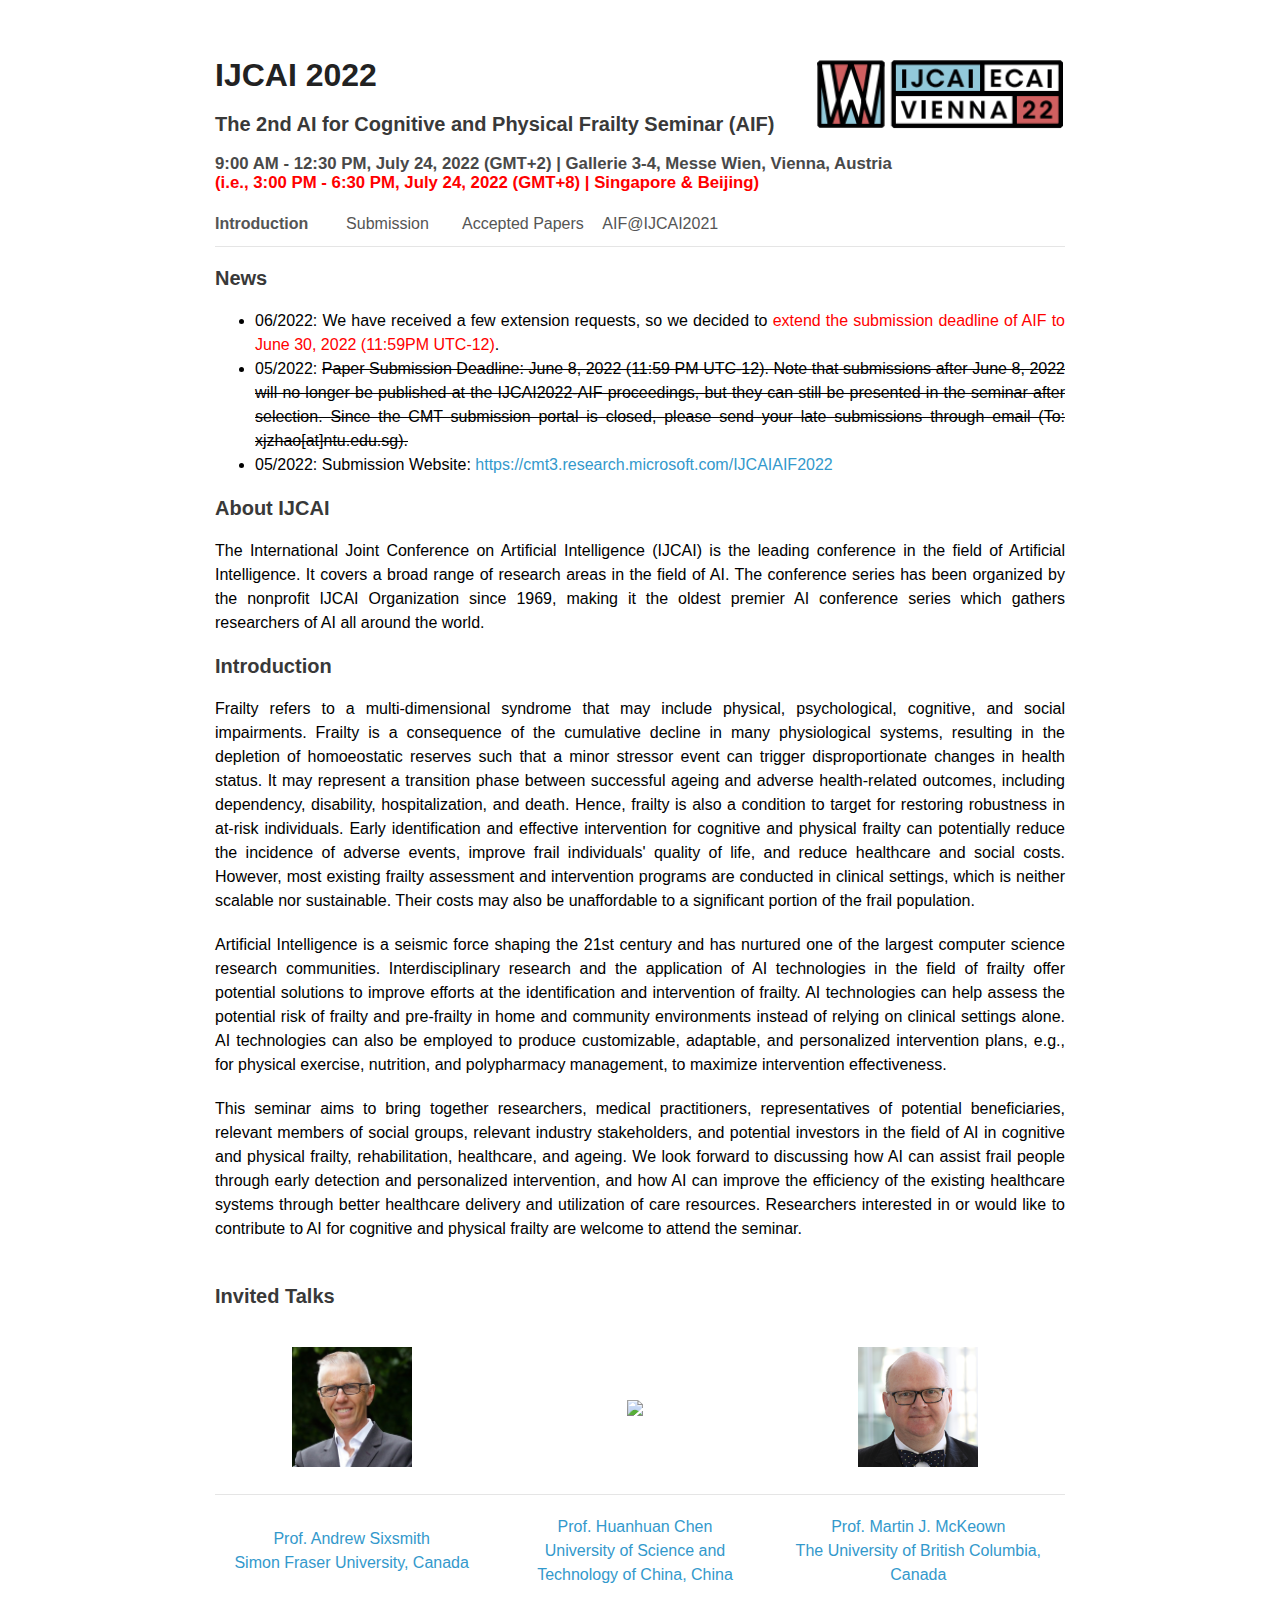
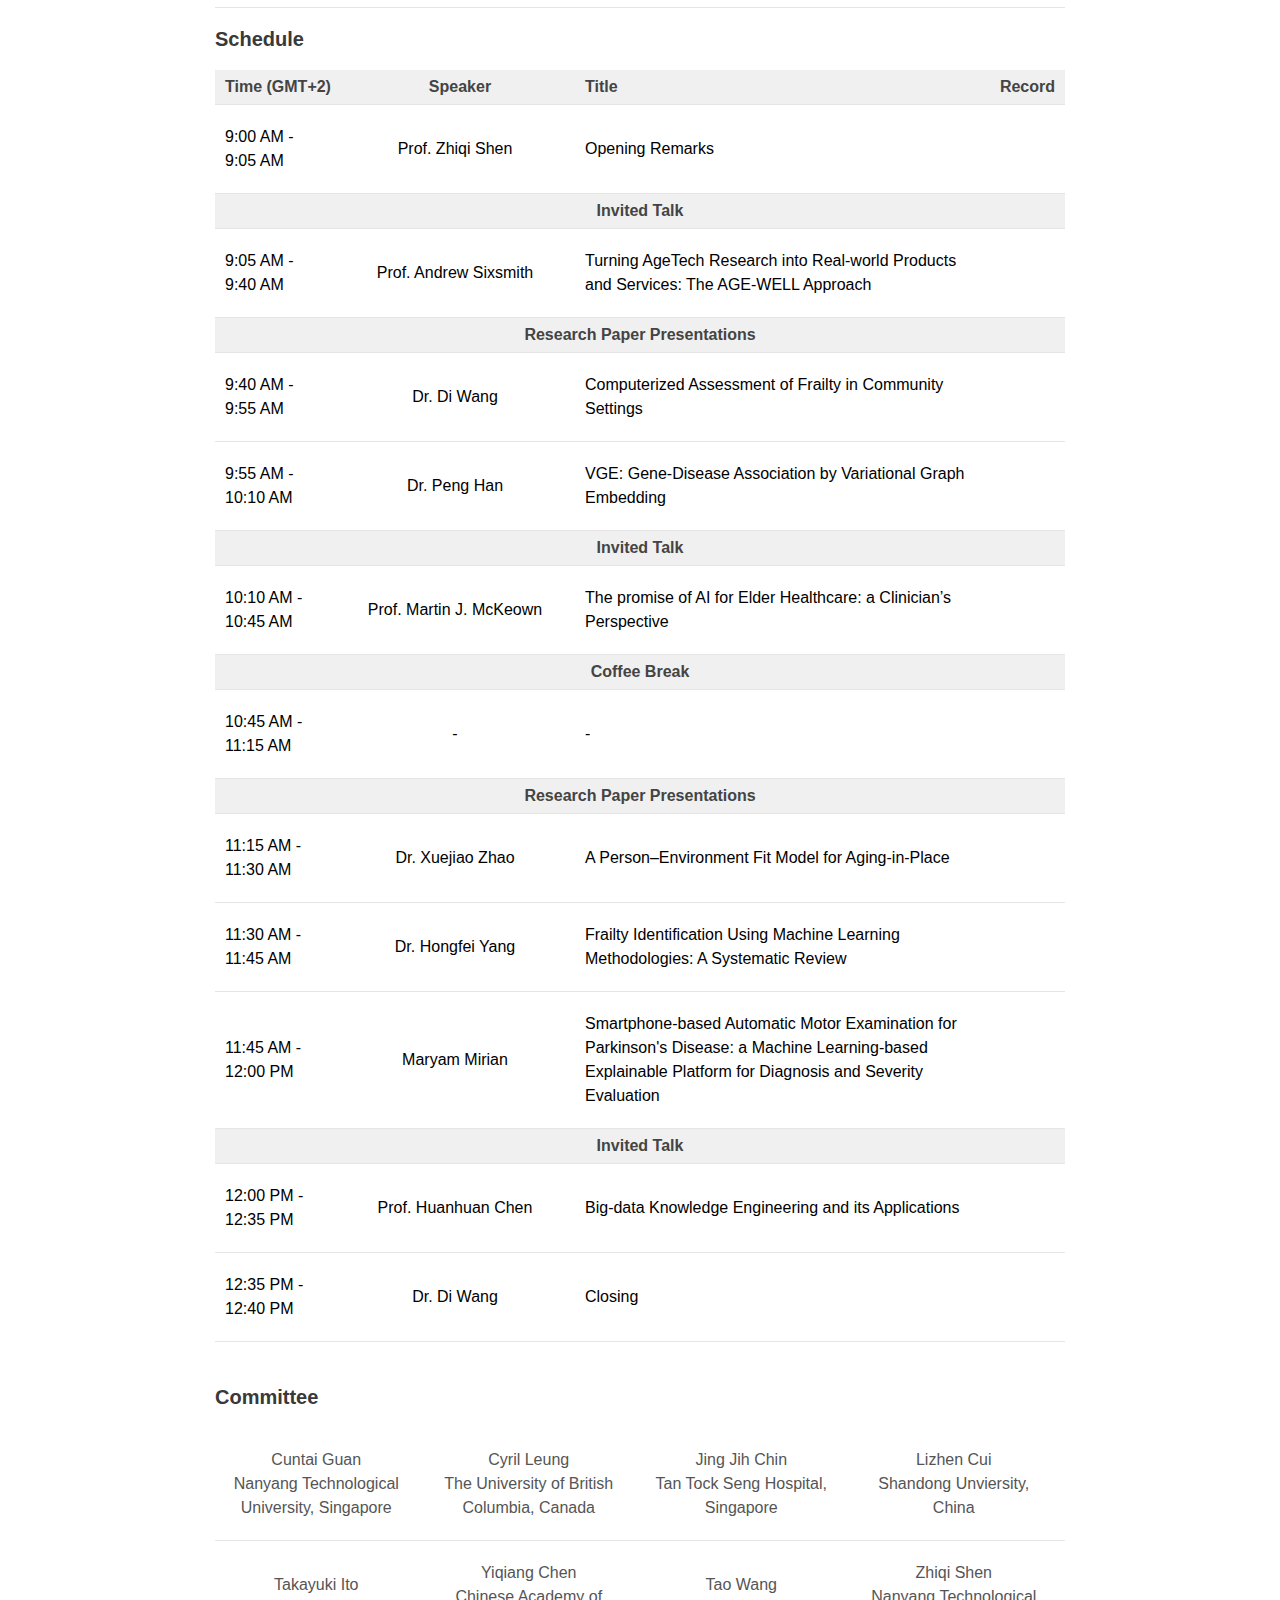
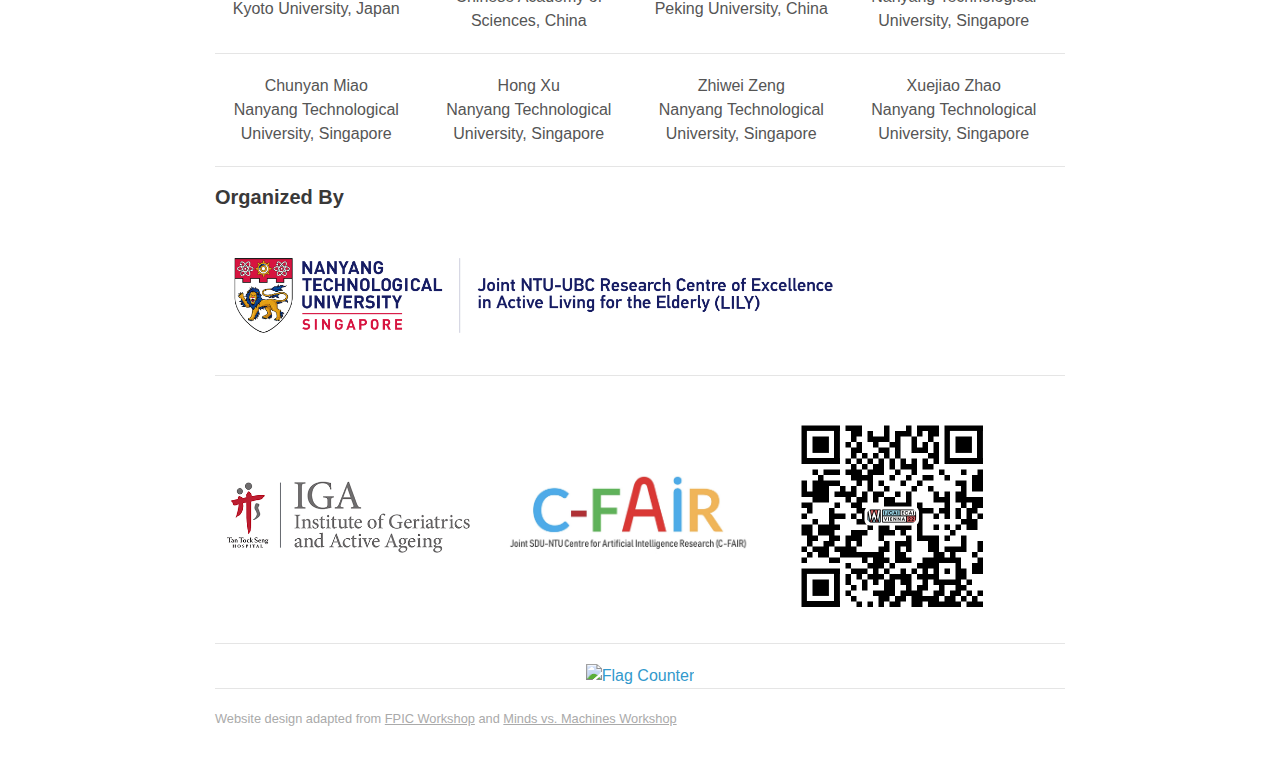
==== index.html @ eb1268d7 "Update index.html" ====
<!DOCTYPE html>
<html>

<head>
  <meta http-equiv="Content-Type" content="text/html; charset=UTF-8">

  <meta http-equiv="X-UA-Compatible" content="chrome=1">
  <title>IJCAI 2022 AI for Cognitive and Physical Frailty Seminar</title>

  <link rel="stylesheet" href="./css/font.css">
  <link rel="stylesheet" href="./css/styles.css">
  <link rel="stylesheet" href="./css/pygment_trac.css">
 

  <style id="style-1-cropbar-clipper">
    /* Copyright 2014 Evernote Corporation. All rights reserved. */
    .en-markup-crop-options {
      top: 18px !important;
      left: 50% !important;
      margin-left: -100px !important;
      width: 200px !important;
      border: 2px rgba(255, 255, 255, .38) solid !important;
      border-radius: 4px !important;
    }

    .en-markup-crop-options div div:first-of-type {
      margin-left: 0px !important;
    }
  </style>
</head>

<body data-new-gr-c-s-check-loaded="14.987.0" data-gr-ext-installed="">
  <div class="wrapper">
    <header>
      <a href="https://ijcai-22.org/"><img class="logo" src="./img/IJCAI2022_Logo.png" width="250px"
          align="bottom"></a>

      <h1>IJCAI 2022</h1>
      <h2>The 2nd AI for Cognitive and Physical Frailty Seminar (AIF)</h2>
      <h3>9:00 AM - 12:30 PM, July 24, 2022 (GMT+2) | Gallerie 3-4, Messe Wien, Vienna, Austria
        <br> <b style="color:red">(i.e., 3:00 PM - 6:30 PM, July 24, 2022 (GMT+8) | Singapore & Beijing)</b></h3>

      <ul>
        <li class="active">
          <a href="index.html" title="">Introduction</a>
        </li>
        <li>
          <a href="submission.html" title="">Submission</a>
        </li>
        <li style="min-width:150px">
          <a href="accepted.html" title="">Accepted Papers</a>
        </li>
          <li class="dropdown">
<!--              <a href="accepted.html" title="">Accepted Papers</a>-->
<!--          <button class="dropbtn">Previous</button>-->
          <div class="dropdown-content">
            <a href="http://www.ijcai-aif.com/">AIF@IJCAI2021</a>
          </div>
          </li>

<!--        <li>-->
<!--          <a href="sponsor.html" title="">Sponsors</a>-->
<!--        </li>-->
      </ul>

      <hr>
    </header>

    <section>
      <h2>News</h2>

      <ul>
        <!-- <li>06/2021: We have received a few extension requests, so we decided to extend the submission deadline of AIF to 15 July, 2021 (11:59PM UTC-12).</li>-->
          <li>06/2022: We have received a few extension requests, so we decided to <b style="color:red">extend the submission deadline of AIF to June 30, 2022 (11:59PM UTC-12)</b>.</li>
          <li>05/2022: <strike>Paper Submission Deadline: June 8, 2022 (11:59 PM UTC-12). Note that submissions after June 8, 2022 will
          no longer be published at the IJCAI2022-AIF proceedings, but they can still be presented in the seminar after selection.
          Since the CMT submission portal is closed, please send your late submissions through email (To: xjzhao[at]ntu.edu.sg).</strike> </li>
<!--        <li>06/2021: To encourage participation, we set up the <b style="color:red">Best Application Paper Award</b></li>-->
        <li>05/2022: Submission Website: <a href="https://cmt3.research.microsoft.com/IJCAIAIF2022">https://cmt3.research.microsoft.com/IJCAIAIF2022</a></li>
      </ul>

    </section>
      <h2>About IJCAI</h2>
      <section>
    <p>The International Joint Conference on Artificial Intelligence (IJCAI) is the leading conference in the field
        of Artificial Intelligence. It covers a broad range of research areas in the field of AI.
        The conference series has been organized by the nonprofit IJCAI Organization since 1969, making it the oldest premier
        AI conference series which gathers researchers of AI all around the world.</p>

    </section>
    
    <section>
      <h2>Introduction</h2>

      <p>Frailty refers to a multi-dimensional syndrome that may include physical, psychological, cognitive, and social
          impairments. Frailty is a consequence of the cumulative decline in many physiological systems, resulting in the
          depletion of homoeostatic reserves such that a minor stressor event can trigger disproportionate changes in
          health status. It may represent a transition phase between successful ageing and adverse health-related
          outcomes, including dependency, disability, hospitalization, and death. Hence, frailty is also a condition to target
          for restoring robustness in at-risk individuals. Early identification and effective intervention for cognitive and
          physical frailty can potentially reduce the incidence of adverse events, improve frail individuals' quality of life,
          and reduce healthcare and social costs. However, most existing frailty assessment and intervention programs are
          conducted in clinical settings, which is neither scalable nor sustainable. Their costs may also be unaffordable to a
          significant portion of the frail population.</p>

      <p>Artificial Intelligence is a seismic force shaping the 21st century and has nurtured one of the largest computer
          science research communities. Interdisciplinary research and the application of AI technologies in the field of
          frailty offer potential solutions to improve efforts at the identification and intervention of frailty. AI technologies
          can help assess the potential risk of frailty and pre-frailty in home and community environments instead of
          relying on clinical settings alone. AI technologies can also be employed to produce customizable, adaptable, and
          personalized intervention plans, e.g., for physical exercise, nutrition, and polypharmacy management, to
          maximize intervention effectiveness.</p>

      <p>This seminar aims to bring together researchers, medical practitioners, representatives of potential
          beneficiaries, relevant members of social groups, relevant industry stakeholders, and potential investors in the
          field of AI in cognitive and physical frailty, rehabilitation, healthcare, and ageing. We look forward to discussing
          how AI can assist frail people through early detection and personalized intervention, and how AI can improve the
          efficiency of the existing healthcare systems through better healthcare delivery and utilization of care resources.
          Researchers interested in or would like to contribute to AI for cognitive and physical frailty are welcome to
          attend the seminar.</p>
      
<!--       <p>Frailty refers to a multi-dimensional syndrome that may include physical, psychological, cognitive, and social impairments.
      Frailty is a consequence of the cumulative decline in many physiological systems, resulting in the depletion of homoeostatic 
      reserves such that a minor stressor event can trigger disproportionate changes in health status. It may represent a transition
      phase between successful ageing and adverse health-related outcomes, including dependency, disability, hospitalization, and death.
      Early identification and effective intervention for cognitive and physical frailty can potentially reduce the incidence of adverse
      events, improve frail individuals' quality of life, and reduce healthcare and social costs.</p>
      
      <p>Interdisciplinary research and the application of AI technologies in the field of frailty offer potential solutions to 
        improve efforts at the identification and intervention of frailty. This seminar aims to bring together researchers, 
        medical practitioners, representatives of potential beneficiaries, relevant members of social groups, relevant industry
        stakeholders, and potential investors in the field of AI in cognitive and physical frailty, rehabilitation, healthcare,
        and ageing. Researchers interested in or would like to contribute to AI for cognitive and physical frailty are welcome to attend the seminar.</p> -->

    </section>

    <br>

    <section>
      <h2>Invited Talks</h2>
      <table>
          <tr>
<!--            <td width="20%"><a href="https://www.emedevents.com/speaker-profile/lim-wee-shiong"><center><img src="img/LimWeeShiong.jpg" width="120px" align="bottom"></center></a></td>-->
<!--            <td width="20%"><a href="https://ece.ubc.ca/cyril-leung/"><center><img src="img/tbd.jpg" width="120px" align="bottom"></center></a></td>-->
                <td width="30%"><a href="https://www.sfu.ca/gerontology/about/people/andrew-sixsmith.html"><center><img src="img/sixsmith.jpg" width="120px" align="bottom"></center></a></td>
             <td width="30%"><a href="https://dsxt.ustc.edu.cn/zj_ywjs.asp?zzid=3742"><center><img src="./img/huanhuan.jpg" width="120px" align="bottom"></center></a></td>
              <td width="30%"><a href="https://neurology.med.ubc.ca/faculty-listing/academic/martin-j-mckeown/"><center><img src="./img/martin.png" width="120px" align="bottom"></center></a></td>
<!--            <td width="30%"><a href="http://ijcai-aif-2022.org/"><center><img src="img/tbd.jpg" width="150px" align="bottom"></center></a></td>-->
          </tr>
          <tr>
<!--            <td><a href="https://www.emedevents.com/speaker-profile/lim-wee-shiong"><center>tbd<br/>TBD</center></a></td>-->
<!--            <td><a href="https://ece.ubc.ca/cyril-leung/"><center>tbd<br/>TBD</center></a></td>-->
<!--            <td><a href="https://www.emedevents.com/speaker-profile/lim-wee-shiong"><center>Lim Wee Shiong<br/>Tan Tock Seng Hospital, Singapore</center></a></td>-->
                <td><a href="https://www.sfu.ca/gerontology/about/people/andrew-sixsmith.html"><center>Prof. Andrew Sixsmith<br/>Simon Fraser University, Canada</center></a></td>
                <td><a href="https://dsxt.ustc.edu.cn/zj_ywjs.asp?zzid=3742"><center>Prof. Huanhuan Chen<br/>University of Science and Technology of China, China</center></a></td>
                <td><a href="https://neurology.med.ubc.ca/faculty-listing/academic/martin-j-mckeown/"><center>Prof. Martin J. McKeown<br/>The University of British Columbia, Canada</center></a></td>
<!--            <td><a href="http://ijcai-aif-2022.org/"><center>TBD<br/>TBD</center></a></td>-->
          </tr>
      </table>
    </section>

    <section>

      <h2>Schedule</h2>
      <table>
        <!-- class="table table-striped table-condensed" id="schedule"> -->
        <thead>
          <tr class="oddrow">
            <th class="time">Time (GMT+2)</th>
            <th class="speaker">Speaker</th>
            <th class="title">Title</th>
              <th class="record">Record</th>
<!--            <th class="record">Recording</th>-->
          </tr>
        </thead>
        <tbody>

          <tr>
            <td class="time">9:00 AM - 9:05 AM</td>
            <td class="speaker">Prof. Zhiqi Shen</td>
            <td class="title">Opening Remarks</td>
            <td class="record"></td>
          </tr>
           <tr>
            <th colspan="4" class="oddrow"><center>Invited Talk</center></th>
<!--            <th class="record">Recording</th>-->
          </tr>
          <tr>
            <td class="time">9:05 AM - 9:40 AM</td>
            <td class="speaker">Prof. Andrew Sixsmith</td>
            <td class="title">Turning AgeTech Research into Real-world Products and Services:  The AGE-WELL Approach</td>
            <td class="record"></td>
          </tr>

          <th colspan="4" class="oddrow"><center>Research Paper Presentations</center></th>
           <tr>
            <td class="time">9:40 AM - 9:55 AM</td>
            <td class="speaker">Dr. Di Wang</td>
            <td class="title">Computerized Assessment of Frailty in Community Settings</td>
            <td class="record"> </td>
          </tr>
          <tr>
            <td class="time">9:55 AM - 10:10 AM</td>
            <td class="speaker">Dr. Peng Han</td>
            <td class="title">VGE: Gene-Disease Association by Variational Graph Embedding</td>
            <td class="record"> </tr>
          <th colspan="4" class="oddrow"><center>Invited Talk</center></th>
          <tr>
            <td class="time">10:10 AM - 10:45 AM</td>
            <td class="speaker">Prof. Martin J. McKeown</td>
            <td class="title">The promise of AI for Elder Healthcare: a Clinician’s Perspective</td>
            <td class="record"> </td>
          </tr>
          <th colspan="4" class="oddrow"><center>Coffee Break</center></th>
          <tr>
            <td class="time">10:45 AM - 11:15 AM</td>
            <td class="speaker">-</td>
            <td class="title">-</td>
            <td class="record"> </tr>
          </tr>
           <th colspan="4" class="oddrow"><center>Research Paper Presentations</center></th>
          <tr>
            <td class="time">11:15 AM - 11:30 AM</td>
                <td class="speaker">Dr. Xuejiao Zhao</td>
            <td class="title">A Person–Environment Fit Model for Aging-in-Place</td>
            <td class="record"> </tr>
          </tr>
          <tr>
            <td class="time">11:30 AM - 11:45 AM</td>
              <td class="speaker">Dr. Hongfei Yang</td>
            <td class="title">Frailty Identification Using Machine Learning Methodologies: A Systematic Review</td>

            <td class="record"> </td>
          </tr>
          <tr>
            <td class="time">11:45 AM - 12:00 PM</td>
            <td class="speaker">Maryam Mirian</td>
            <td class="title">Smartphone-based Automatic Motor Examination for Parkinson's Disease: a Machine Learning-based Explainable Platform for Diagnosis and Severity Evaluation</td>
            <td class="record"> </tr>
          </tr>
          <th colspan="4" class="oddrow"><center>Invited Talk</center></th>
           <tr>
            <td class="time">12:00 PM - 12:35 PM</td>
            <td class="speaker">Prof. Huanhuan Chen</td>
            <td class="title">Big-data Knowledge Engineering and its Applications </td>
            <td class="record"> </td>
          </tr>
          <tr>
            <td class="time">12:35 PM - 12:40 PM</td>
            <td class="speaker">Dr. Di Wang</td>
            <td class="title">Closing</td>
            <td class="record"> </td>
          </tr>
          <tr>
          </tr>
        </tbody>
      </table>
    </section>

    <br>

    <speaker>
      <h2>Committee</h2>

      <table>
        <tbody>
<!--          <tr>-->
<!--            <td width="25%"><a href="https://dr.ntu.edu.sg/cris/rp/rp00084"><center><img src="./img/ChunyanMiao.jpg"-->
<!--                  width="120px" align="bottom" style="border-radius: 50%"></center></a></td>-->
<!--            <td width="25%"><a href="https://www.health-tourism.com/staffperson.aspx?b=138&sp=14360"><center><img src="./img/ChinJingJih.jpg" width="120px"-->
<!--                  align="bottom" style="border-radius: 50%"></center></a></td>-->
<!--            <td width="25%"><a href=""><center><img src="./img/libei.jpg" width="120px"-->
<!--                  align="bottom" style="border-radius: 50%"></center></a></td>-->
<!--            <td width="25%"><a href="http://people.ucas.ac.cn/~yqchen"><center><img src="./img/YiqiangChen.jpg" width="120px"-->
<!--                  align="bottom" style="border-radius: 50%"></center></a></td>-->
<!--          </tr>-->
          <tr>
             <td><a href="https://personal.ntu.edu.sg/ctguan/"><center>Cuntai Guan<br/>Nanyang Technological University, Singapore</center></a></td>
             <td><a href="https://ece.ubc.ca/cyril-leung/"><center>Cyril Leung<br/>The University of British Columbia, Canada</center></a></td>
            <td><a href="https://www.health-tourism.com/staffperson.aspx?b=138&sp=14360"><center>Jing Jih Chin<br/>Tan Tock Seng Hospital, Singapore</center></a></td>
<!--            <td><a href="https://www.emedevents.com/speaker-profile/lim-wee-shiong"><center>Lim Wee Shiong<br/>Tan Tock Seng Hospital, Singapore</center></a></td>-->
            <td><a href="http://www.cuilizhen.com/"><center>Lizhen Cui<br/>Shandong Unviersity, China</center></a></td>


          </tr>

<!--          <tr>-->
<!--
<!--            <td width="25%"><a href="https://personal.ntu.edu.sg/ctguan/"><center><img src="./img/CuntaiGuan.jpg" width="120px"-->
<!--                  align="bottom" style="border-radius: 50%"></center></a></td>-->
<!--            <td width="25%"><a href="https://www3.ntu.edu.sg/home/xuhong/index.htm"><center><img src="./img/xuhong.jpg"-->
<!--                  width="120px" align="bottom" style="border-radius: 50%"></center></a></td>-->
<!--          </tr>-->
          <tr>
<!--             <td><a href="https://neurology.med.ubc.ca/faculty-listing/academic/martin-j-mckeown/"><center>Martin J. McKeown<br/>The University of British Columbia, Canada</center></a></td>-->
          <td><a href="http://www.agent.soc.i.kyoto-u.ac.jp/~ito/"><center>Takayuki Ito<br/>Kyoto University, Japan</center></a></td>
              <td><a href="http://people.ucas.ac.cn/~yqchen"><center>Yiqiang Chen<br/>Chinese Academy of Sciences, China</center></a></td>
              <td><a href="https://ceca.pku.edu.cn/en/people_/faculty_/tao_wang/"><center>Tao Wang<br/>Peking University, China</center></a></td>
            <td><a href="https://dr.ntu.edu.sg//cris/rp/rp00227"><center>Zhiqi Shen<br/>Nanyang Technological University, Singapore</center></a></td>



          </tr>

<!--        <tr>-->
<!--            <td width="25%"><a href="http://ipl.ece.ubc.ca/"><center><img src="./img/Rabab.jpg" width="120px"-->
<!--                  align="bottom" style="border-radius: 50%"></center></a></td>-->
<!--            <td width="25%"><a href="https://scholar.google.com/citations?user=gcXa1o8AAAAJ&hl=en"><center><img src="./img/XuejiaoZhao.jpg"-->
<!--                  width="120px" align="bottom" style="border-radius: 50%"></center></a></td>-->
<!--            <td width="25%"><a href="https://scholar.google.com.sg/citations?user=rqBdFeIAAAAJ&hl=en"><center><img src="./img/haozhang.jpg"-->
<!--                  width="120px" align="bottom" style="border-radius: 50%"></center></a></td>-->
<!--            <td width="25%"><a href="https://scholar.google.com.sg/citations?user=kcZGZvwAAAAJ&hl=zh-CN&oi=ao"><center><img src="./img/yundong.jpg"-->
<!--                  width="120px" align="bottom" style="border-radius: 50%"></center></a></td>-->
<!--          </tr>-->
              <td><a href="https://dr.ntu.edu.sg/cris/rp/rp00084"><center>Chunyan Miao<br/>Nanyang Technological University, Singapore</center></a></td>
      <td><a href="https://www3.ntu.edu.sg/home/xuhong/index.htm"><center>Hong Xu<br/>Nanyang Technological University, Singapore</center></a></td>
      <td><a href="https://scholar.google.com.sg/citations?user=6eiLXmcAAAAJ&hl=en"><center>Zhiwei Zeng<br/>Nanyang Technological University, Singapore</center></a></td>
       <td><a href="https://scholar.google.com/citations?user=gcXa1o8AAAAJ&hl=en"><center>Xuejiao Zhao<br/>Nanyang Technological University, Singapore</center></a></td>

<!--<tr>-->
      <!--                        <td><a href=""><center>Bei Li<br/>Alibaba Group</center></a></td>-->

<!--            <td><a href="https://scholar.google.com.sg/citations?user=rqBdFeIAAAAJ&hl=en"><center>Hao Zhang<br/>Nanyang Technological University, Singapore</center></a></td>-->
<!--            <td><a href="https://scholar.google.com.sg/citations?user=kcZGZvwAAAAJ&hl=zh-CN&oi=ao"><center>Yundong Cai<br/>Nanyang Technological University, Singapore</center></a></td>-->
            <!--             <td width="25%"><a href="https://scholar.google.com.sg/citations?user=6eiLXmcAAAAJ&hl=en"><center><img src="./img/Zhiwei.jpg" width="120px"-->
<!--                  align="bottom" style="border-radius: 50%"></center></a></td>-->
          </tr>
         <tr>
<!--           <td><a href="https://scholar.google.com.sg/citations?user=RZfvgmgAAAAJ&hl=en"><center>Zhengxiang Pan<br/>Nanyang Technological University, Singapore</center></a></td>-->

<!--             <td width="25%"><a href="https://scholar.google.com.sg/citations?user=6eiLXmcAAAAJ&hl=en"><center><img src="./img/Zhiwei.jpg" width="120px" -->
<!--                  align="bottom" style="border-radius: 50%"></center></a></td>-->
          </tr>

        </tbody>
      </table>
    </speaker>

    <section>
      <h2>Organized By</h2>
<!--      <h3>Exclusive Sponsorship</h3>-->
    <table>
      <tbody>
        <tr>
          <td width="100%"><a href="https://www.ntu.edu.sg/lily"><img src="./img/lily2.png"
                width="620px" align="bottom"></a></td>
<!--                      <td width="50%"><a href="https://www.kuaishou.com/en"><img src="./img/ttsh.png"-->
<!--                width="300px" align="bottom"></a></td>-->
        </tr>

      </tbody>
    </table>
        <table>
      <tbody>
              <tr>

                      <td width="30%"><a href="https://www.ttsh.com.sg/"><img src="./img/ttsh.png"
                width="300px" align="bottom"></a></td>
                  <td width="30%"><a href="https://cfair.sdu.edu.cn/"><img src="./img/cfair.jpg"
                width="300px" align="bottom"></a></td>
                            <td width="30%"><a href="http://ijcai-aif-2022.org/"><img src="./img/homepage.png"
                width="200px" align="bottom"></a></td>
        </tr>
      </tbody>
    </table>
        
        
        
<!--             <h2>Organized By</h2>-->
<!--&lt;!&ndash;      <h3>Exclusive Sponsorship</h3>&ndash;&gt;-->
<!--    <table>-->
<!--      <tbody>-->
<!--        <tr>-->
<!--          <td width="100%"><a href="https://www.ntu.edu.sg/lily"><img src="./img/lily2.png"-->
<!--                width="700px" align="bottom"></a></td>-->
<!--&lt;!&ndash;                      <td width="50%"><a href="https://www.kuaishou.com/en"><img src="./img/ttsh.png"&ndash;&gt;-->
<!--&lt;!&ndash;                width="300px" align="bottom"></a></td>&ndash;&gt;-->
<!--        </tr>-->
<!--              <tr>-->
<!--&lt;!&ndash;          <td width="50%"><a href="https://www.kuaishou.com/en"><img src="./img/lily2.png"&ndash;&gt;-->
<!--&lt;!&ndash;                width="400px" align="bottom"></a></td>&ndash;&gt;-->
<!--                      <td width="50%"><a href="https://www.ttsh.com.sg/"><img src="./img/ttsh.png"-->
<!--                width="300px" align="bottom"></a></td>-->
<!--        </tr>-->
<!--      </tbody>-->
<!--    </table>-->
        
<!---->
<!--    <h3>Best Paper Sponsorship</h3>-->
<!--    <table>-->
<!--      <tbody>-->
<!--        <tr>-->
<!--          <td width="50%"><a href="http://aaai.net.cn/"><img src="./img/tbd.jpg"-->
<!--                width="100px" align="bottom"></a></td>-->
<!--        </tr>-->
<!--      </tbody>-->
<!--    </table>-->
<!--&lt;!&ndash;    </section>&ndash;&gt;      -->
<!--      -->
<!--    <section>-->
<!--      <h2>Sponsors</h2>-->
<!--      <h3>Exclusive Sponsorship</h3>-->
<!--    <table>-->
<!--      <tbody>-->
<!--        <tr>-->
<!--          <td width="50%"><a href="https://www.kuaishou.com/en"><img src="./img/tbd.jpg"-->
<!--                width="100px" align="bottom"></a></td>-->
<!--        </tr>-->
<!--      </tbody>-->
<!--    </table>-->
<!--&lt;!&ndash;&ndash;&gt;-->
<!--    <h3>Best Paper Sponsorship</h3>-->
<!--    <table>-->
<!--      <tbody>-->
<!--        <tr>-->
<!--          <td width="50%"><a href="http://aaai.net.cn/"><img src="./img/tbd.jpg"-->
<!--                width="100px" align="bottom"></a></td>-->
<!--        </tr>-->
<!--      </tbody>-->
<!--    </table>-->
<!--    </section>-->
  
  <div class="container">
    <div align="center">
 <a href="https://info.flagcounter.com/SCNN"><img src="https://s01.flagcounter.com/map/SCNN/size_s/txt_000000/border_CCCCCC/pageviews_1/viewers_0/flags_0/" alt="Flag Counter" border="0"></a>
    </div>
</div>
  

    <footer>
      <hr>
      <p class="credit">Website design adapted from <a href="https://www.visionmeetscognition.org/index.html">FPIC
          Workshop</a> and <a href="http://www.mindsvsmachines.com/index.html">Minds vs. Machines Workshop</a> </p>
    </footer>
  </div>


</body>

</html>
---- css/font.css ----
@font-face {
  font-family: 'Lato';
  font-style: normal;
  font-weight: 300;
  src: local('Lato Light'), local('Lato-Light'), 
       url(../fonts/22JRxvfANxSmnAhzbFH8PgLUuEpTyoUstqEm5AMlJo4.woff2) format('woff2'),
       url(../fonts/kcf5uOXucLcbFOydGU24WALUuEpTyoUstqEm5AMlJo4.woff) format('woff');
  unicode-range: U+0000-00FF, U+0131, U+0152-0153, U+02C6, U+02DA, U+02DC, U+2000-206F, U+2074, U+20AC, U+2212, U+2215, U+E0FF, U+EFFD, U+F000;
}
@font-face {
  font-family: 'Lato';
  font-style: normal;
  font-weight: 700;
  src: local('Lato Bold'), local('Lato-Bold'), 
       url(../fonts/MgNNr5y1C_tIEuLEmicLmwLUuEpTyoUstqEm5AMlJo4.woff2) format('woff2'),
       url(../fonts/qdgUG4U09HnJwhYI-uK18wLUuEpTyoUstqEm5AMlJo4.woff) format('woff');
  unicode-range: U+0000-00FF, U+0131, U+0152-0153, U+02C6, U+02DA, U+02DC, U+2000-206F, U+2074, U+20AC, U+2212, U+2215, U+E0FF, U+EFFD, U+F000;
}
---- css/styles.css ----
body {
  padding:50px;
  font:16px/1.5 Lato, "Helvetica Neue", Helvetica, Arial, sans-serif;
  color:#000;
  font-weight:300;
}
h1, h2, h3, h4, h5, h6 {
  color:#222;
  margin:0 0 20px;
}
p, ul, ol, table, pre, dl {
  margin:0 0 20px;
}
h1, h2, h3, h4 {
  line-height:1.1;
}
h1 {
  font-size: 200%;
}
h2 {
  font-size: 125%;
  color:#393939;
}
h3 {
  font-size: 105%;
  color:#494949;
}
h4, h5, h6 {
  font-size: 100%;
  font-style: italic;
  color:#494949;
}
a {
  color:#39c;
  font-weight:400;
  text-decoration:none;
}
a:hover {
  color:#069;
}
a small {
  font-size:11px;
  color:#777;
  margin-top:-0.6em;
  display:block;
}
a:hover small {
  color:#777;
}
.wrapper {
  width:850px;
  margin:0 auto;
}
blockquote {
  border-left:1px solid #e5e5e5;
  margin:0;
  padding:0 0 0 20px;
  font-style:italic;
}
code, pre {
  font-family:Monaco, Bitstream Vera Sans Mono, Lucida Console, Terminal, monospace;
  color:#333;
  font-size:12px;
}
pre {
  padding:8px 15px;
  background: #f8f8f8;  
  border-radius:5px;
  border:1px solid #e5e5e5;
  overflow-x: auto;
}
table {
  width:100%;
  border-collapse:collapse;
}
th, td {
  text-align:left;
  padding:5px 10px;
  border-bottom:1px solid #e5e5e5;
}
dt {
  color:#444;
  font-weight:700;
}
th {
  color:#444;
}
img {
  max-width:100%;
}
header {
  margin: 0;
  padding: 0;
}
header ul {
  list-style: none;
  margin: 0;
  padding: 0px 0px 10px 0px;
}
header ul li {
  display: inline-block;
  width: 7em;
}
header li + li{
  text-align: center;
}
header ul a {
  color: #555;
}
header ul li.active a {
  font-weight: 700;
}
header ul a:hover {
  color: #000;
  font-weight: 700;
}
.logo {
  float: right;
}
speaker a {
  color: #555;
}
speaker a:hover {
  color: #000;
  font-weight: 700;
}
section {
  text-align: justify;
}
footer p.credit {
  float: left;
}
footer p.sponsors {
  float: right;
}
footer .logo {
  margin-left: 10px;
}
strong {
  color: #222;
  font-weight:700;
}
small {
  font-size:13px;
}
hr {
  border:0;
  background:#e5e5e5;
  height:1px;
  margin:0 0 20px;
}
footer {
  color: #aaa;
  font-size:80%;
}
footer a, footer a:hover {
  color: #aaa;
  text-decoration: underline;
}
strong a {
    font-weight: 600;
}
table .time {
    width: 100px;
}
table .speaker {
    text-align:center;
    min-width:200px;
}
table .oddrow {
    background:#f0f0f0;
}
tr {
    padding-top:10px;
    padding-bottom:10px;
}
td {
    padding-top:20px;
    padding-bottom:20px;
    padding-right:20px;
}
---- css/pygment_trac.css ----
.highlight  { background: #ffffff; }
.highlight .c { color: #999988; font-style: italic } /* Comment */
.highlight .err { color: #a61717; background-color: #e3d2d2 } /* Error */
.highlight .k { font-weight: bold } /* Keyword */
.highlight .o { font-weight: bold } /* Operator */
.highlight .cm { color: #999988; font-style: italic } /* Comment.Multiline */
.highlight .cp { color: #999999; font-weight: bold } /* Comment.Preproc */
.highlight .c1 { color: #999988; font-style: italic } /* Comment.Single */
.highlight .cs { color: #999999; font-weight: bold; font-style: italic } /* Comment.Special */
.highlight .gd { color: #000000; background-color: #ffdddd } /* Generic.Deleted */
.highlight .gd .x { color: #000000; background-color: #ffaaaa } /* Generic.Deleted.Specific */
.highlight .ge { font-style: italic } /* Generic.Emph */
.highlight .gr { color: #aa0000 } /* Generic.Error */
.highlight .gh { color: #999999 } /* Generic.Heading */
.highlight .gi { color: #000000; background-color: #ddffdd } /* Generic.Inserted */
.highlight .gi .x { color: #000000; background-color: #aaffaa } /* Generic.Inserted.Specific */
.highlight .go { color: #888888 } /* Generic.Output */
.highlight .gp { color: #555555 } /* Generic.Prompt */
.highlight .gs { font-weight: bold } /* Generic.Strong */
.highlight .gu { color: #800080; font-weight: bold; } /* Generic.Subheading */
.highlight .gt { color: #aa0000 } /* Generic.Traceback */
.highlight .kc { font-weight: bold } /* Keyword.Constant */
.highlight .kd { font-weight: bold } /* Keyword.Declaration */
.highlight .kn { font-weight: bold } /* Keyword.Namespace */
.highlight .kp { font-weight: bold } /* Keyword.Pseudo */
.highlight .kr { font-weight: bold } /* Keyword.Reserved */
.highlight .kt { color: #445588; font-weight: bold } /* Keyword.Type */
.highlight .m { color: #009999 } /* Literal.Number */
.highlight .s { color: #d14 } /* Literal.String */
.highlight .na { color: #008080 } /* Name.Attribute */
.highlight .nb { color: #0086B3 } /* Name.Builtin */
.highlight .nc { color: #445588; font-weight: bold } /* Name.Class */
.highlight .no { color: #008080 } /* Name.Constant */
.highlight .ni { color: #800080 } /* Name.Entity */
.highlight .ne { color: #990000; font-weight: bold } /* Name.Exception */
.highlight .nf { color: #990000; font-weight: bold } /* Name.Function */
.highlight .nn { color: #555555 } /* Name.Namespace */
.highlight .nt { color: #000080 } /* Name.Tag */
.highlight .nv { color: #008080 } /* Name.Variable */
.highlight .ow { font-weight: bold } /* Operator.Word */
.highlight .w { color: #bbbbbb } /* Text.Whitespace */
.highlight .mf { color: #009999 } /* Literal.Number.Float */
.highlight .mh { color: #009999 } /* Literal.Number.Hex */
.highlight .mi { color: #009999 } /* Literal.Number.Integer */
.highlight .mo { color: #009999 } /* Literal.Number.Oct */
.highlight .sb { color: #d14 } /* Literal.String.Backtick */
.highlight .sc { color: #d14 } /* Literal.String.Char */
.highlight .sd { color: #d14 } /* Literal.String.Doc */
.highlight .s2 { color: #d14 } /* Literal.String.Double */
.highlight .se { color: #d14 } /* Literal.String.Escape */
.highlight .sh { color: #d14 } /* Literal.String.Heredoc */
.highlight .si { color: #d14 } /* Literal.String.Interpol */
.highlight .sx { color: #d14 } /* Literal.String.Other */
.highlight .sr { color: #009926 } /* Literal.String.Regex */
.highlight .s1 { color: #d14 } /* Literal.String.Single */
.highlight .ss { color: #990073 } /* Literal.String.Symbol */
.highlight .bp { color: #999999 } /* Name.Builtin.Pseudo */
.highlight .vc { color: #008080 } /* Name.Variable.Class */
.highlight .vg { color: #008080 } /* Name.Variable.Global */
.highlight .vi { color: #008080 } /* Name.Variable.Instance */
.highlight .il { color: #009999 } /* Literal.Number.Integer.Long */

.type-csharp .highlight .k { color: #0000FF }
.type-csharp .highlight .kt { color: #0000FF }
.type-csharp .highlight .nf { color: #000000; font-weight: normal }
.type-csharp .highlight .nc { color: #2B91AF }
.type-csharp .highlight .nn { color: #000000 }
.type-csharp .highlight .s { color: #A31515 }
.type-csharp .highlight .sc { color: #A31515 }
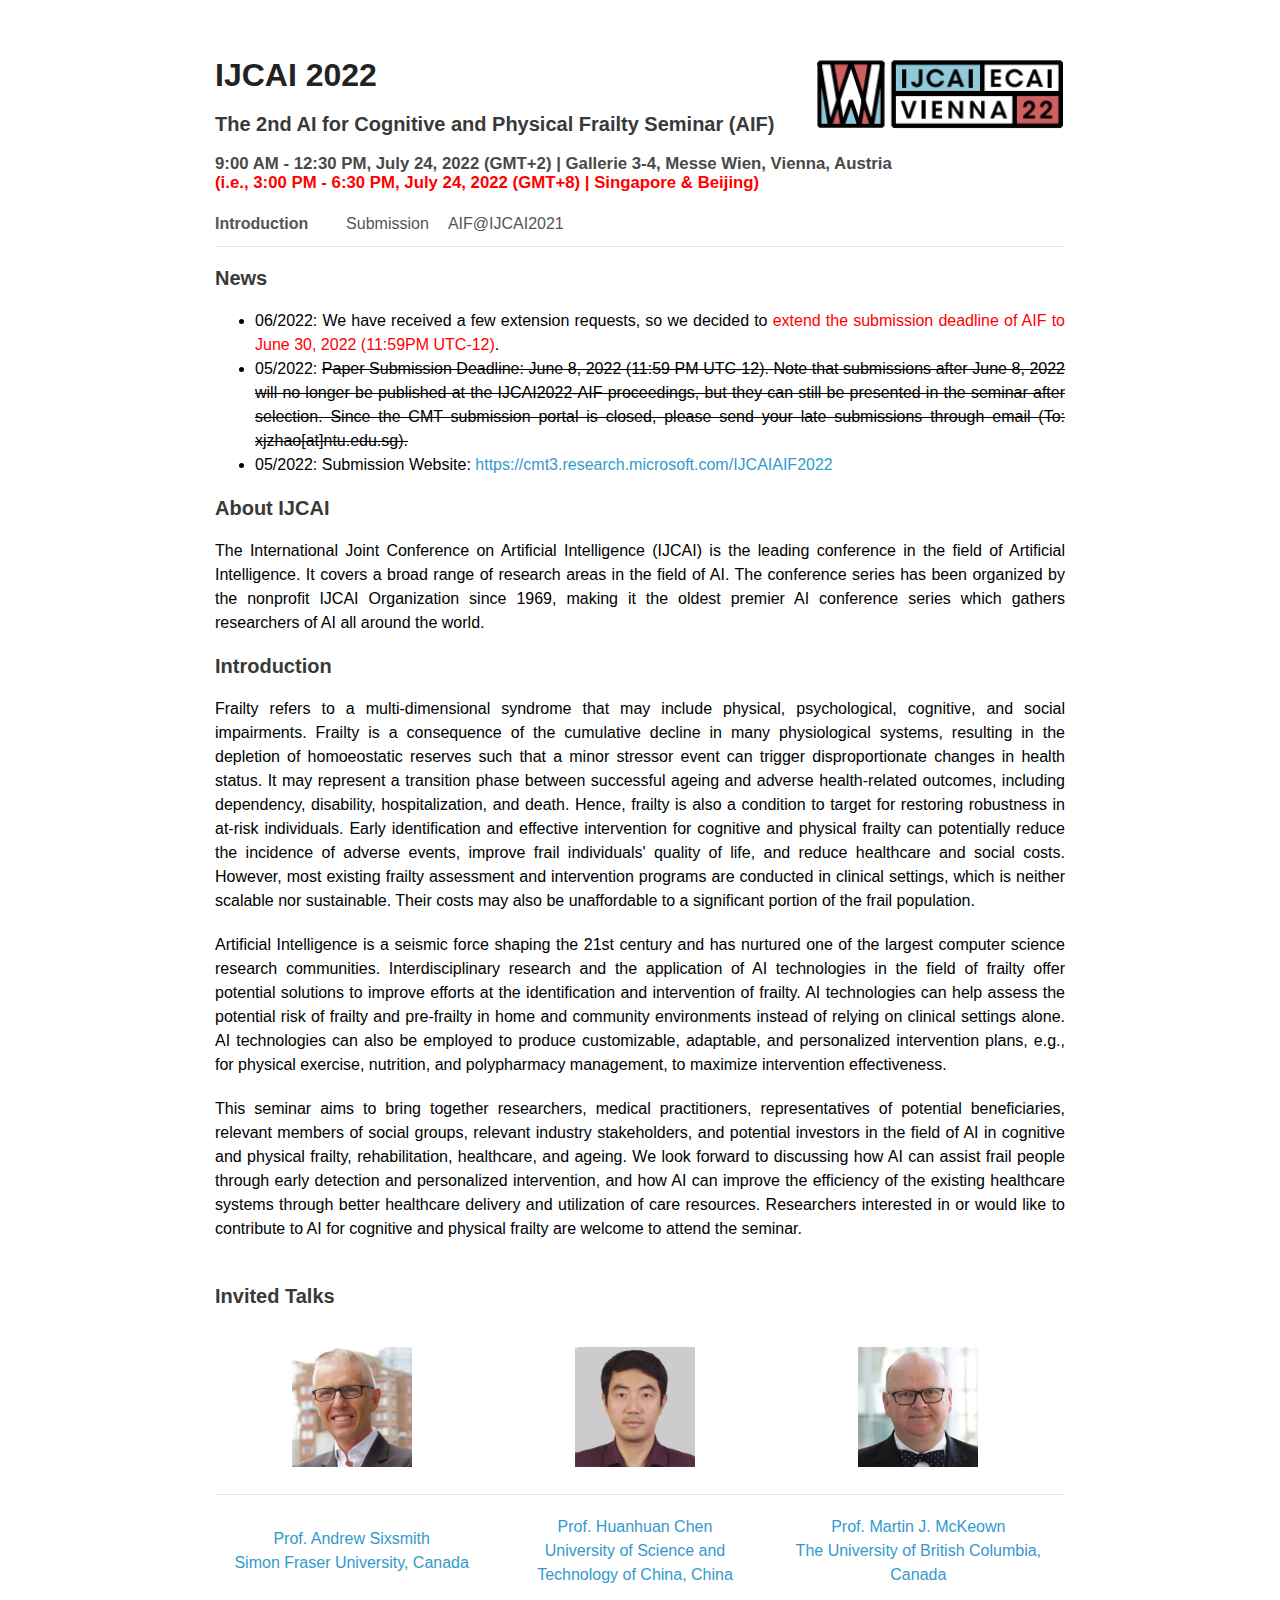
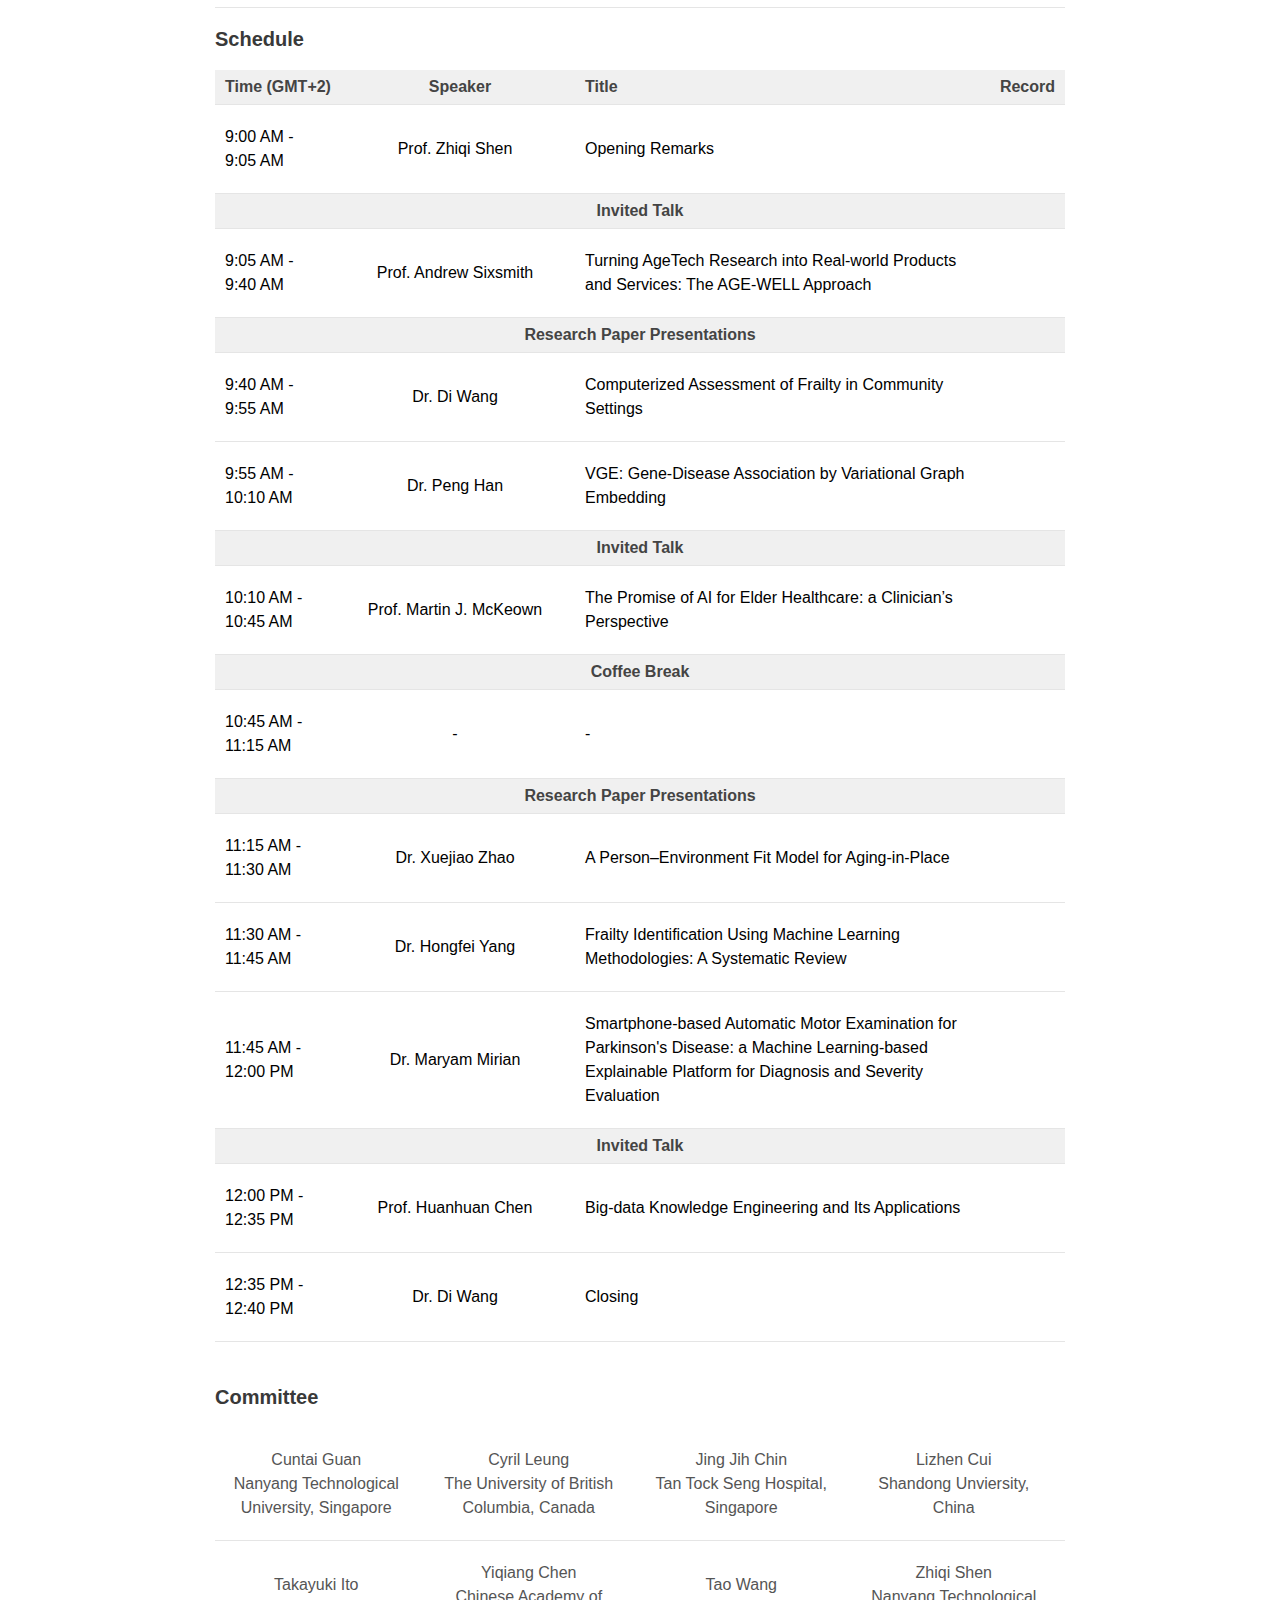
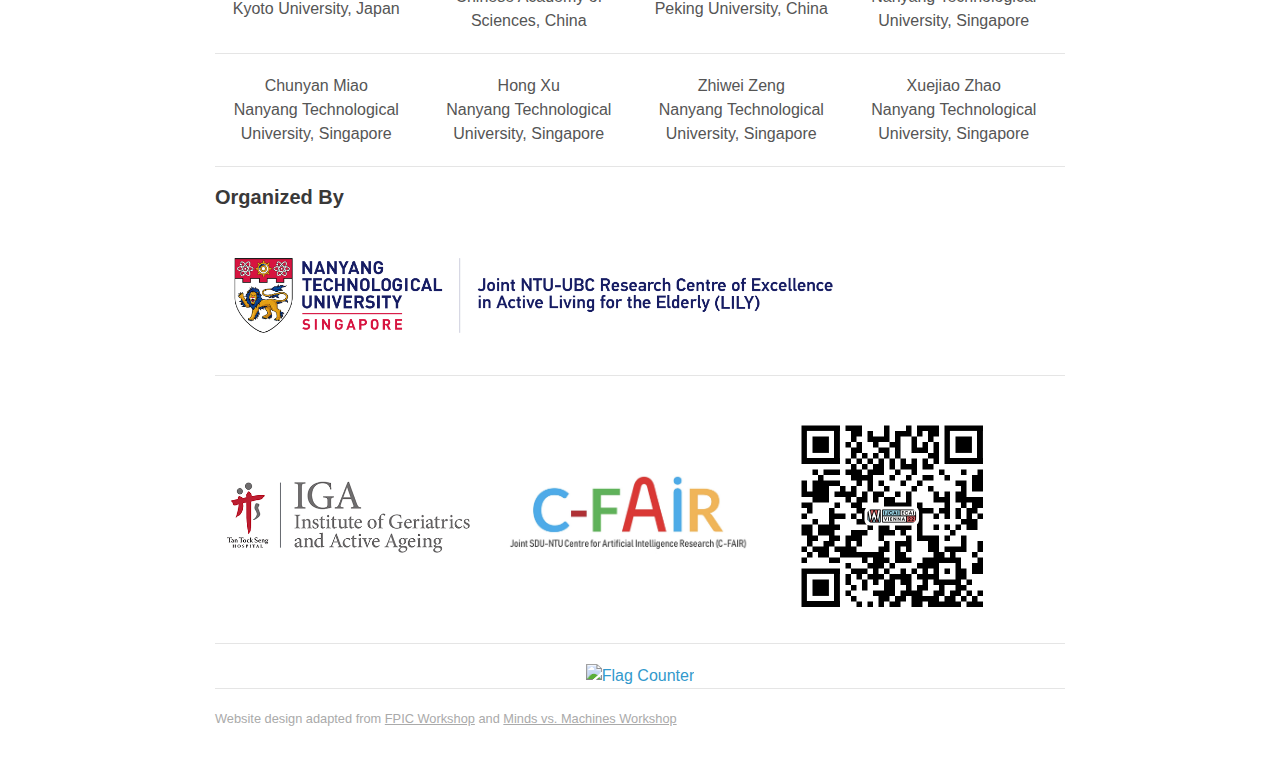
==== commit 02edc70f: "Update index.html" ====
--- a/index.html
+++ b/index.html
@@ -47,9 +47,9 @@
         <li>
           <a href="submission.html" title="">Submission</a>
         </li>
-        <li style="min-width:150px">
-          <a href="accepted.html" title="">Accepted Papers</a>
-        </li>
+<!--        <li style="min-width:150px">-->
+<!--          <a href="accepted.html" title="">Accepted Papers</a>-->
+<!--        </li>-->
           <li class="dropdown">
 <!--              <a href="accepted.html" title="">Accepted Papers</a>-->
 <!--          <button class="dropbtn">Previous</button>-->
@@ -208,7 +208,7 @@
           <tr>
             <td class="time">10:10 AM - 10:45 AM</td>
             <td class="speaker">Prof. Martin J. McKeown</td>
-            <td class="title">The promise of AI for Elder Healthcare: a Clinician’s Perspective</td>
+            <td class="title">The Promise of AI for Elder Healthcare: a Clinician’s Perspective</td>
             <td class="record"> </td>
           </tr>
           <th colspan="4" class="oddrow"><center>Coffee Break</center></th>
@@ -234,7 +234,7 @@
           </tr>
           <tr>
             <td class="time">11:45 AM - 12:00 PM</td>
-            <td class="speaker">Maryam Mirian</td>
+            <td class="speaker">Dr. Maryam Mirian</td>
             <td class="title">Smartphone-based Automatic Motor Examination for Parkinson's Disease: a Machine Learning-based Explainable Platform for Diagnosis and Severity Evaluation</td>
             <td class="record"> </tr>
           </tr>
@@ -242,7 +242,7 @@
            <tr>
             <td class="time">12:00 PM - 12:35 PM</td>
             <td class="speaker">Prof. Huanhuan Chen</td>
-            <td class="title">Big-data Knowledge Engineering and its Applications </td>
+            <td class="title">Big-data Knowledge Engineering and Its Applications </td>
             <td class="record"> </td>
           </tr>
           <tr>
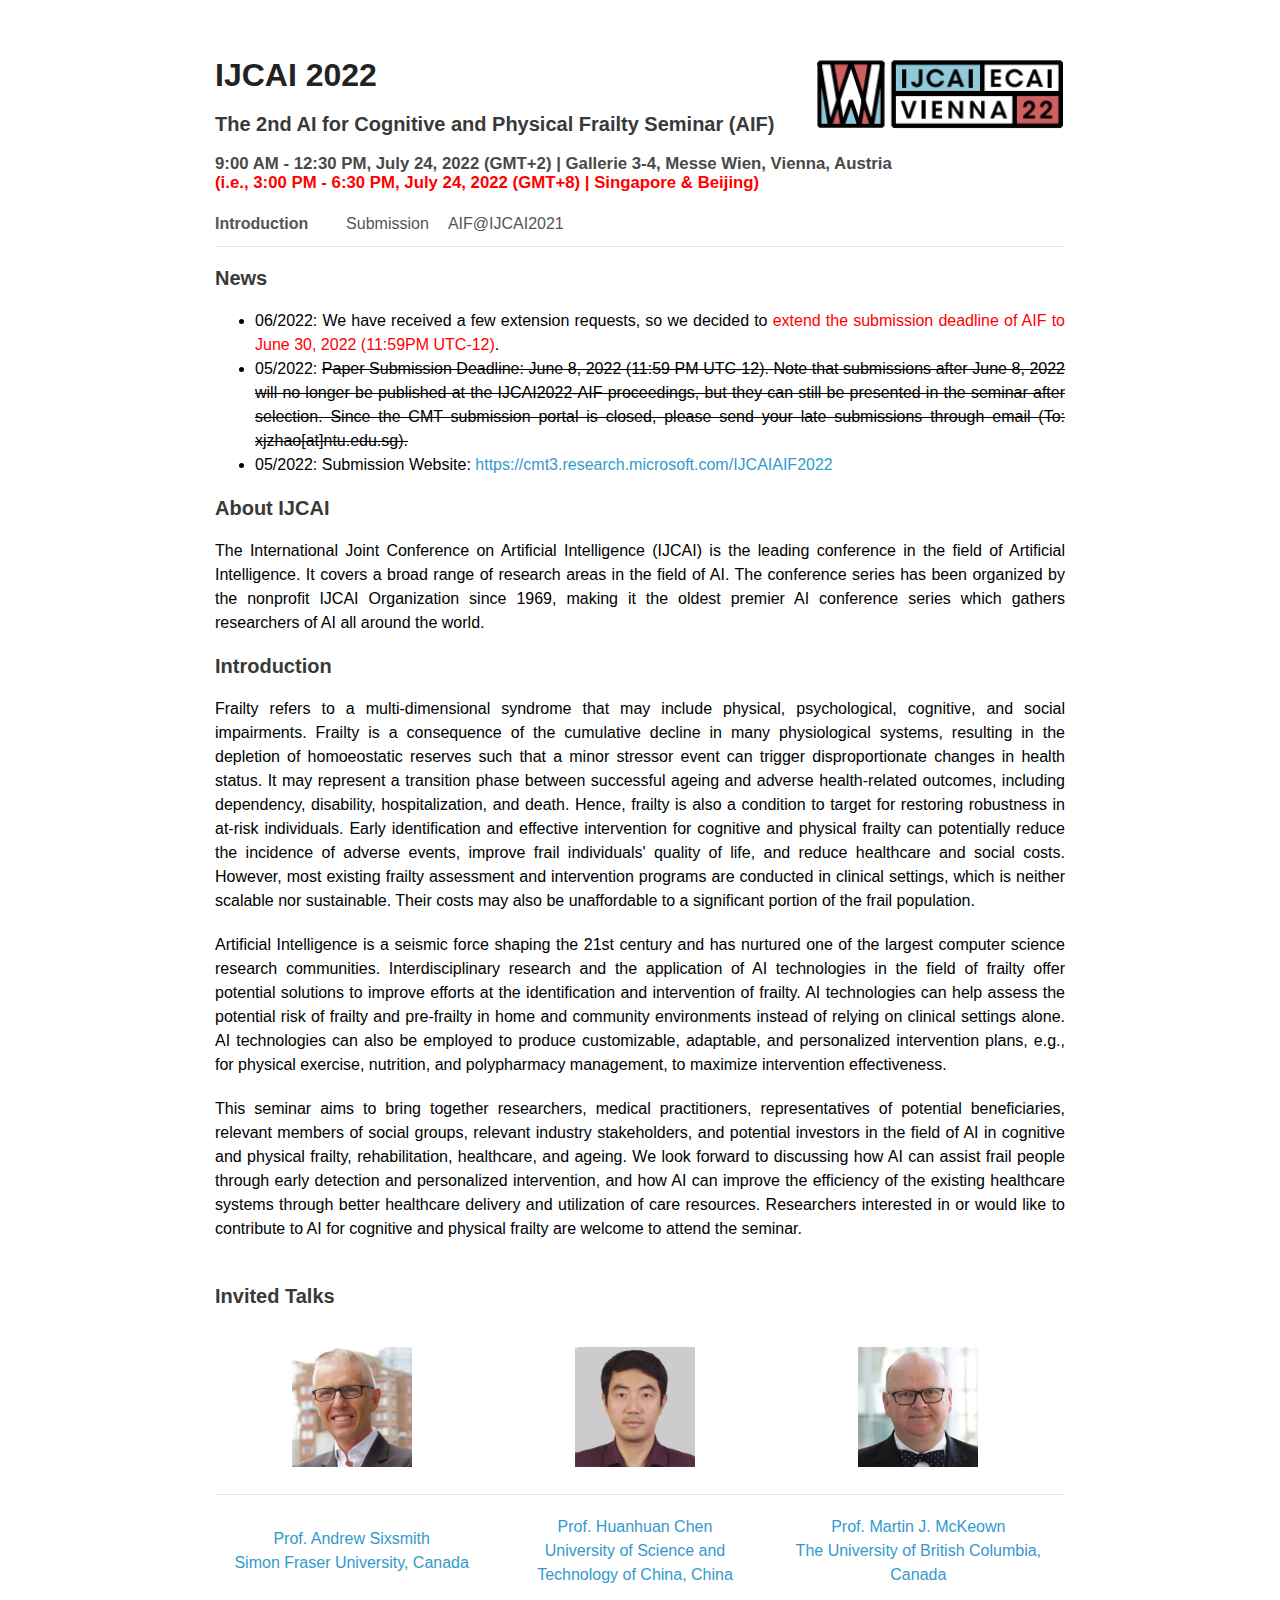
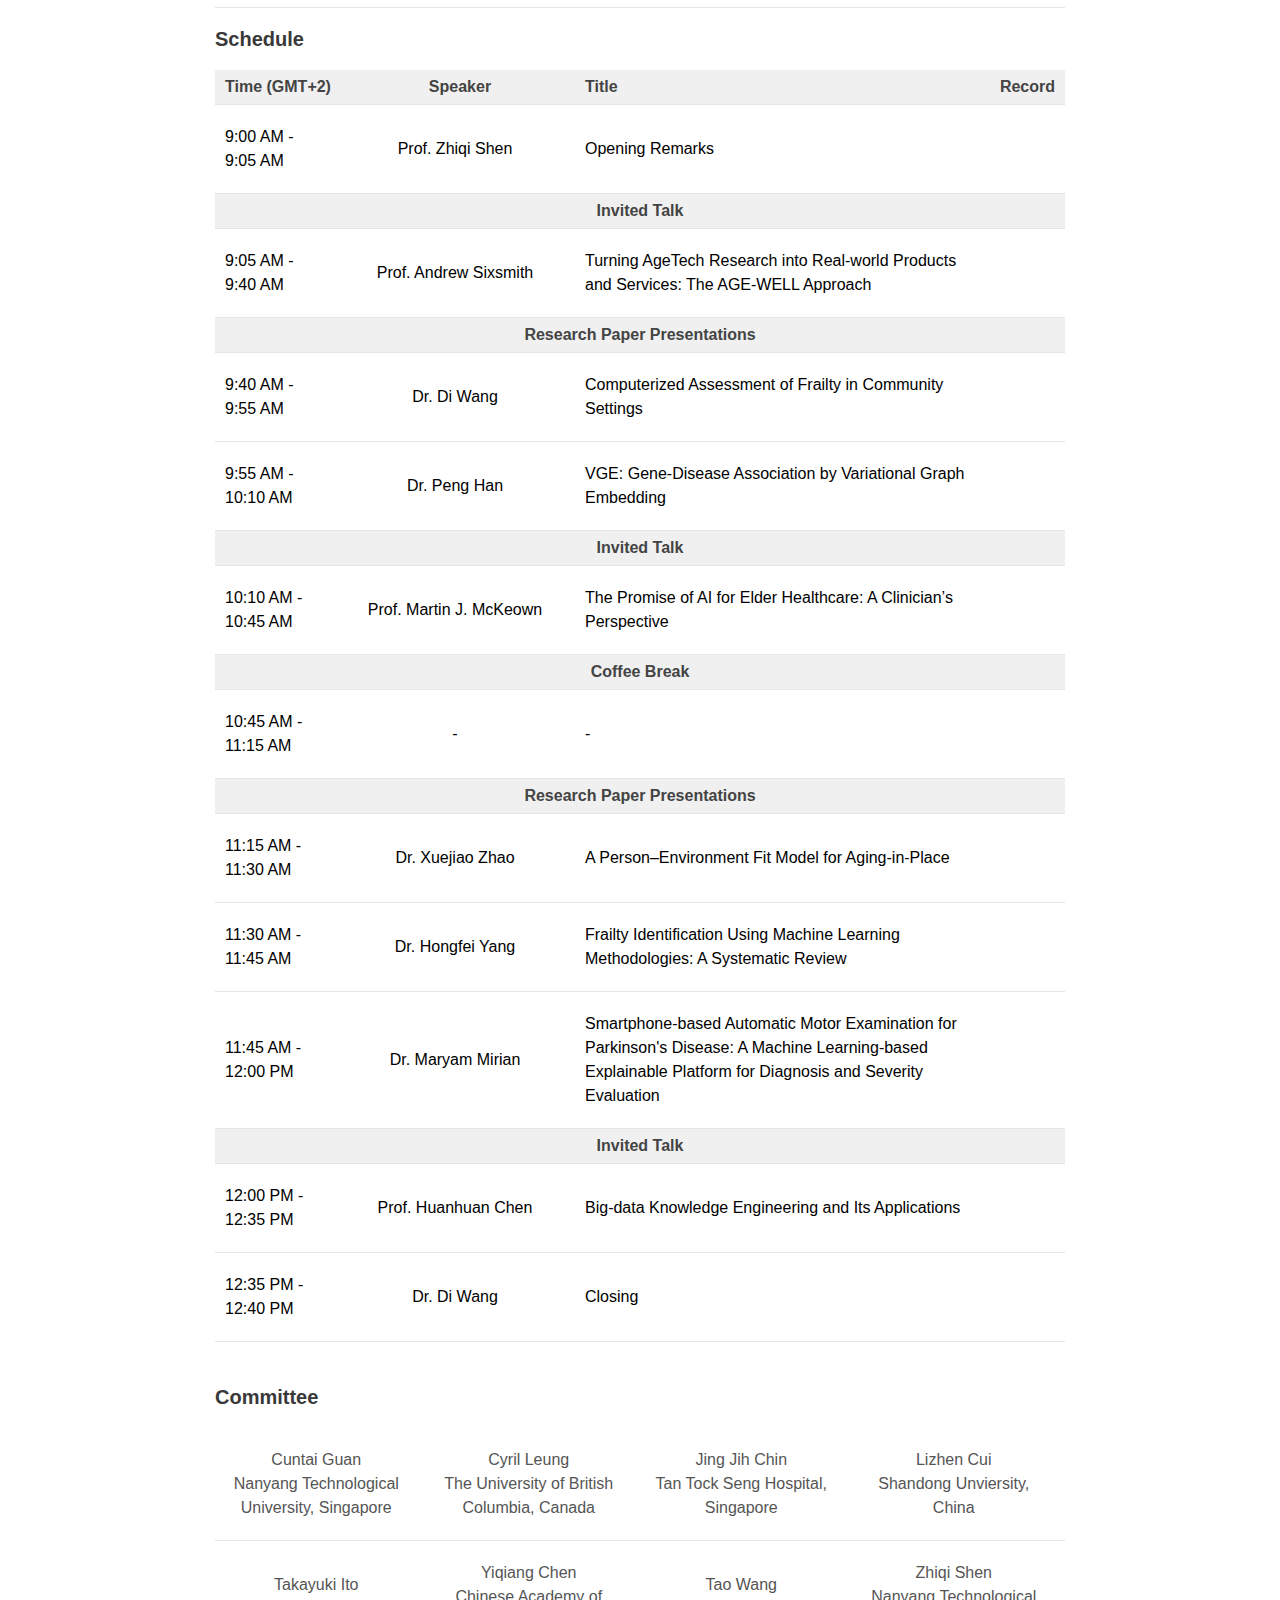
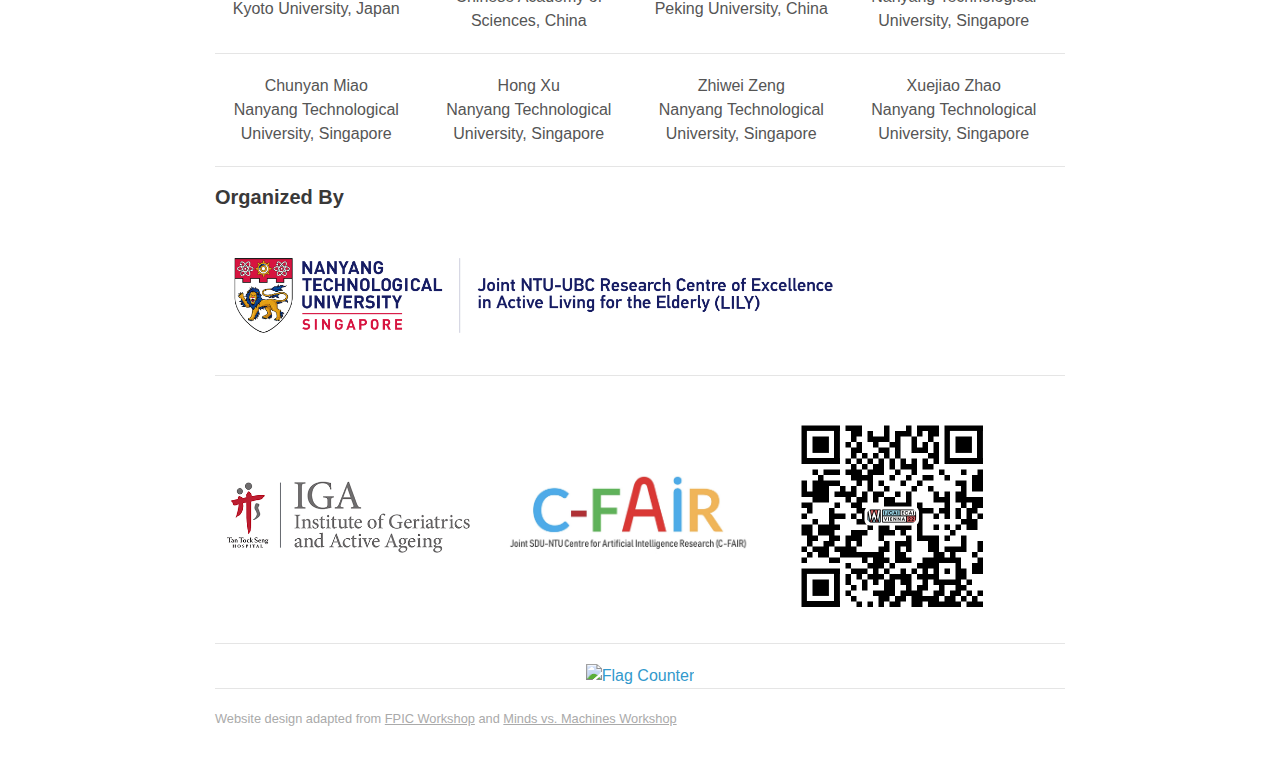
==== commit b84a8901: "Update index.html" ====
--- a/index.html
+++ b/index.html
@@ -208,7 +208,7 @@
           <tr>
             <td class="time">10:10 AM - 10:45 AM</td>
             <td class="speaker">Prof. Martin J. McKeown</td>
-            <td class="title">The Promise of AI for Elder Healthcare: a Clinician’s Perspective</td>
+            <td class="title">The Promise of AI for Elder Healthcare: A Clinician’s Perspective</td>
             <td class="record"> </td>
           </tr>
           <th colspan="4" class="oddrow"><center>Coffee Break</center></th>
@@ -235,7 +235,7 @@
           <tr>
             <td class="time">11:45 AM - 12:00 PM</td>
             <td class="speaker">Dr. Maryam Mirian</td>
-            <td class="title">Smartphone-based Automatic Motor Examination for Parkinson's Disease: a Machine Learning-based Explainable Platform for Diagnosis and Severity Evaluation</td>
+            <td class="title">Smartphone-based Automatic Motor Examination for Parkinson's Disease: A Machine Learning-based Explainable Platform for Diagnosis and Severity Evaluation</td>
             <td class="record"> </tr>
           </tr>
           <th colspan="4" class="oddrow"><center>Invited Talk</center></th>
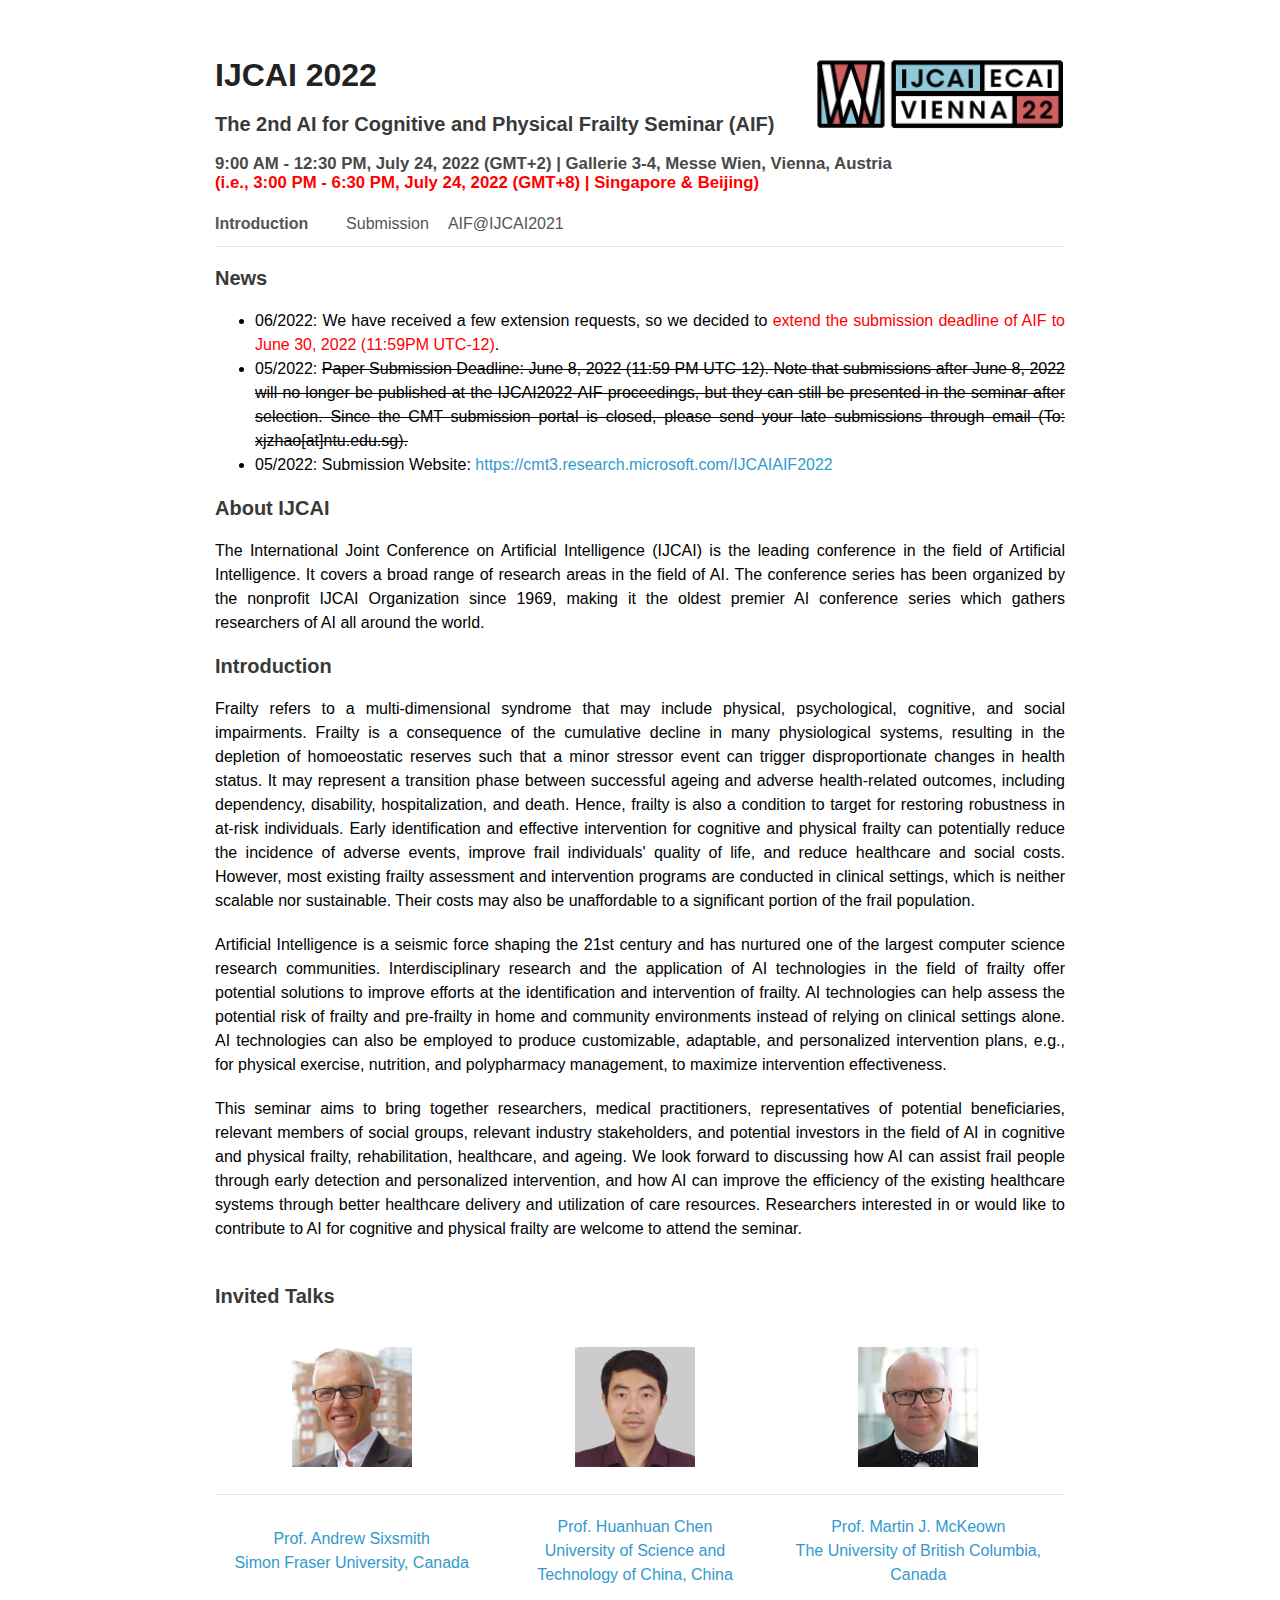
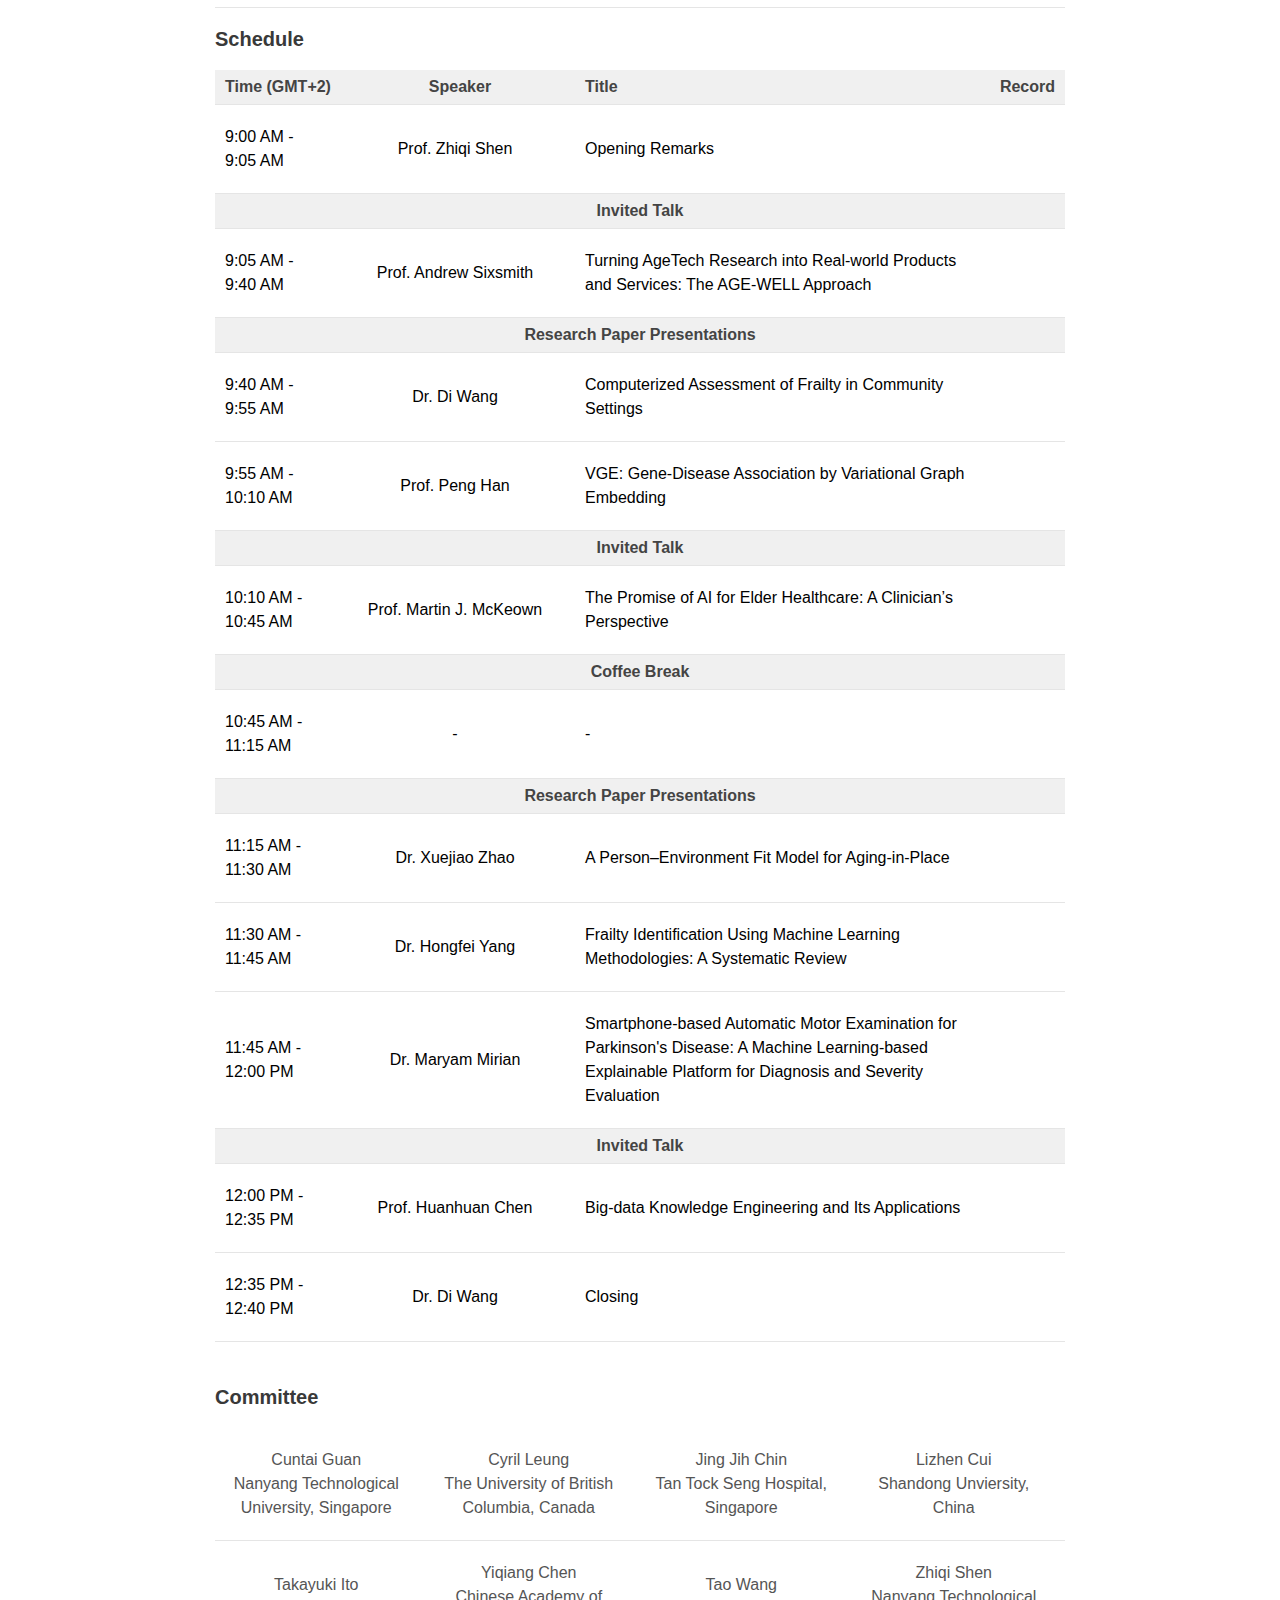
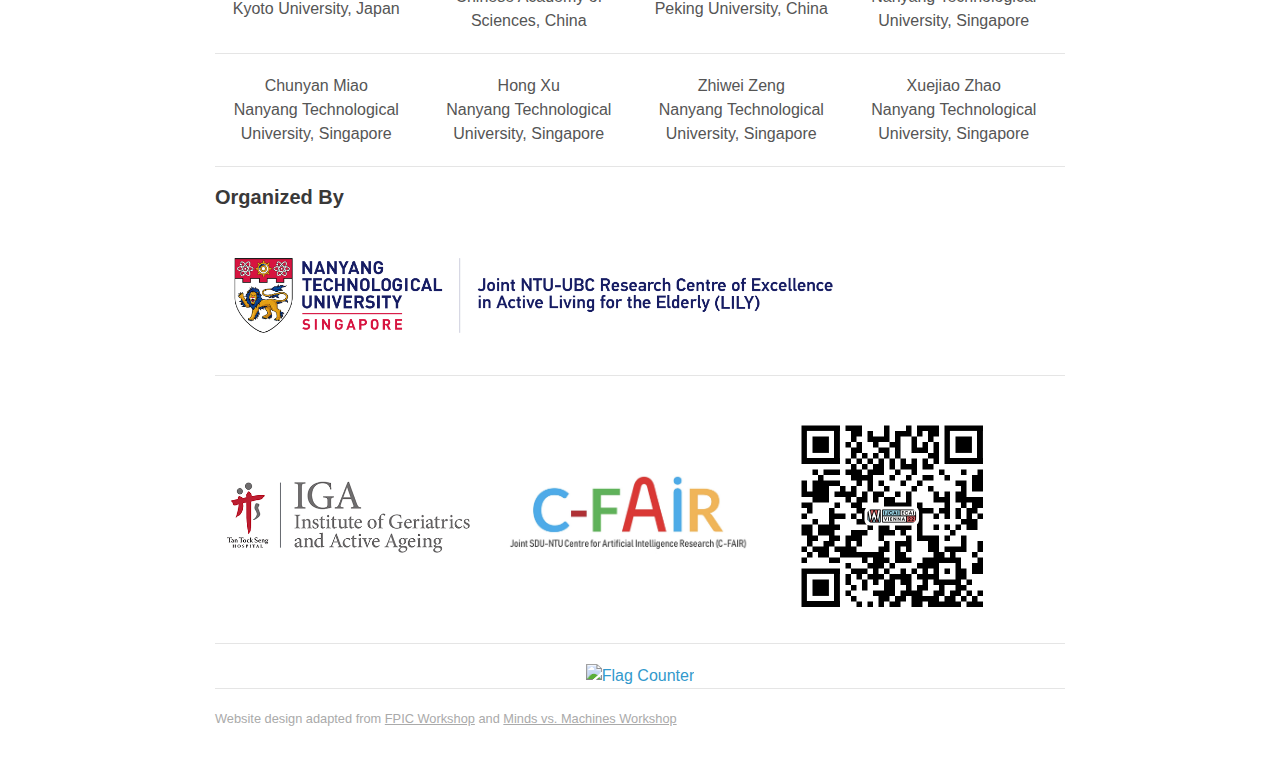
==== commit 76a44303: "Update index.html" ====
--- a/index.html
+++ b/index.html
@@ -201,7 +201,7 @@
           </tr>
           <tr>
             <td class="time">9:55 AM - 10:10 AM</td>
-            <td class="speaker">Dr. Peng Han</td>
+            <td class="speaker">Prof. Peng Han</td>
             <td class="title">VGE: Gene-Disease Association by Variational Graph Embedding</td>
             <td class="record"> </tr>
           <th colspan="4" class="oddrow"><center>Invited Talk</center></th>
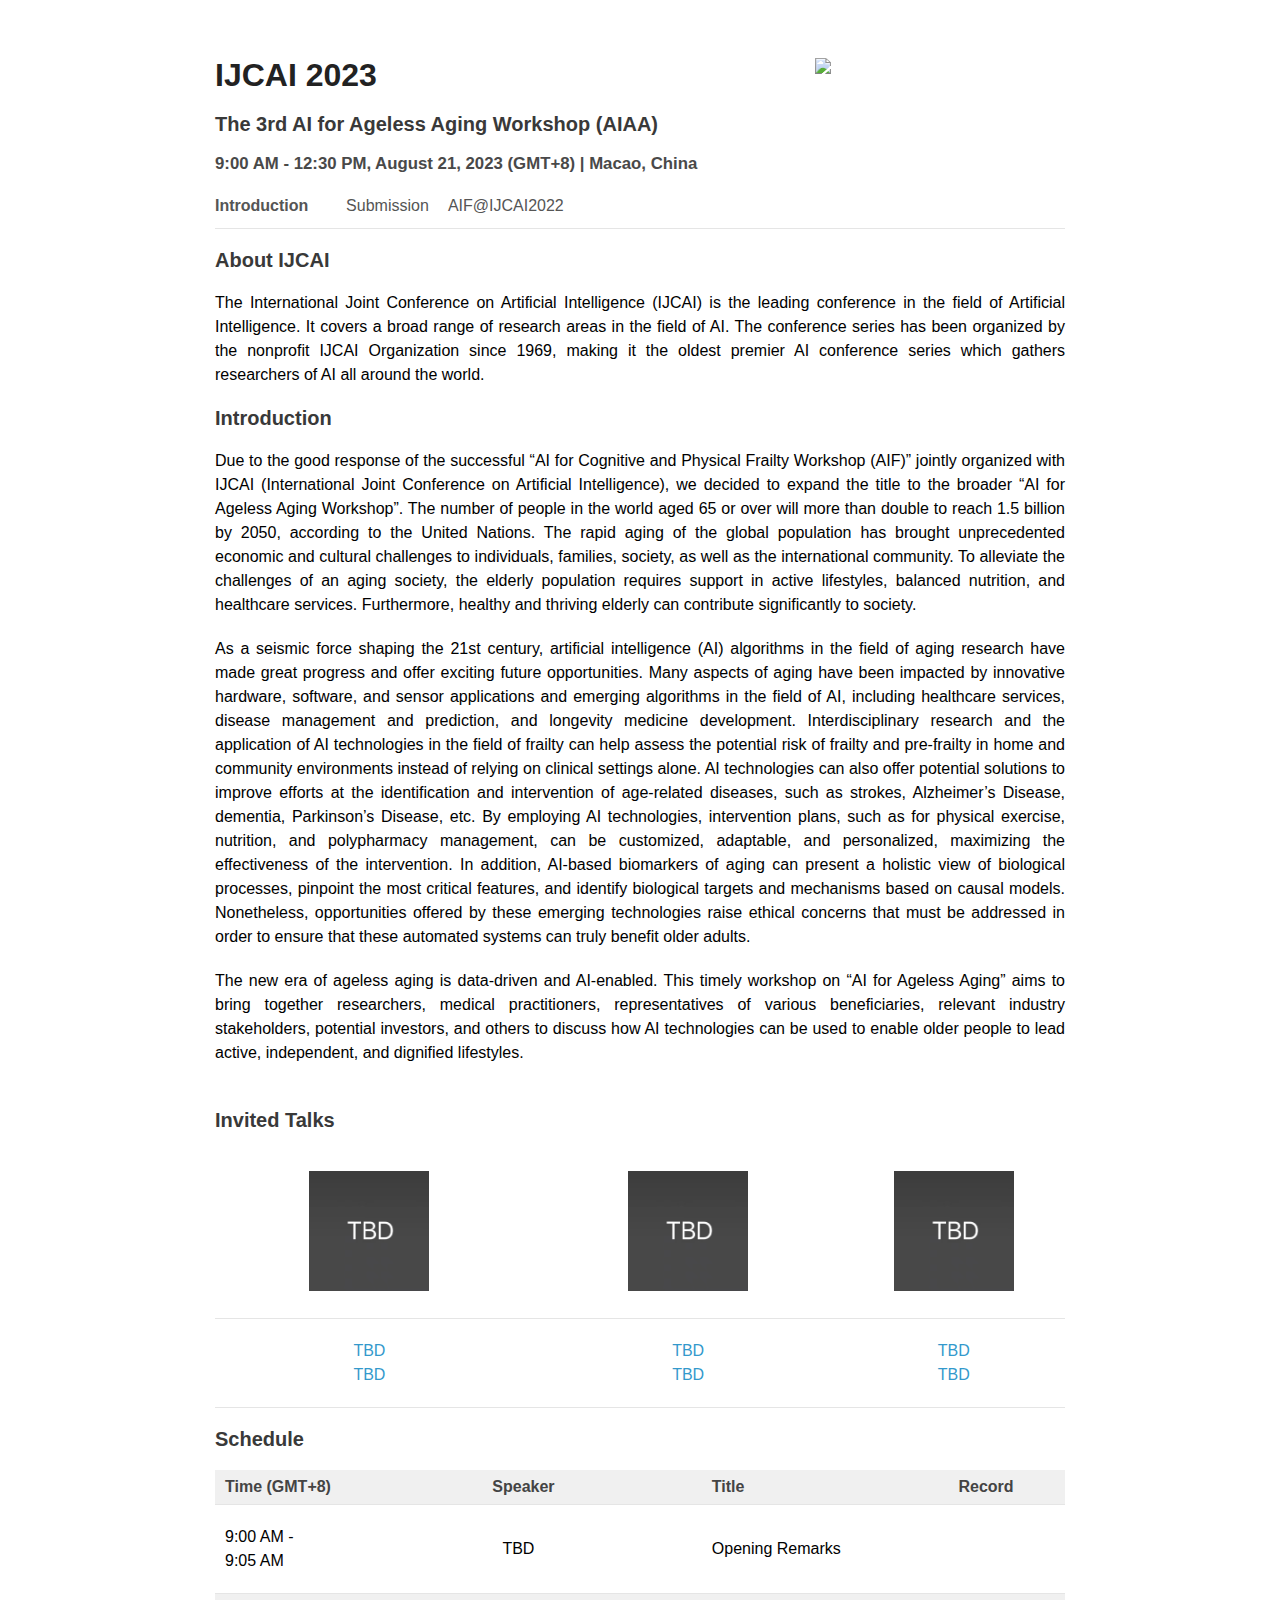
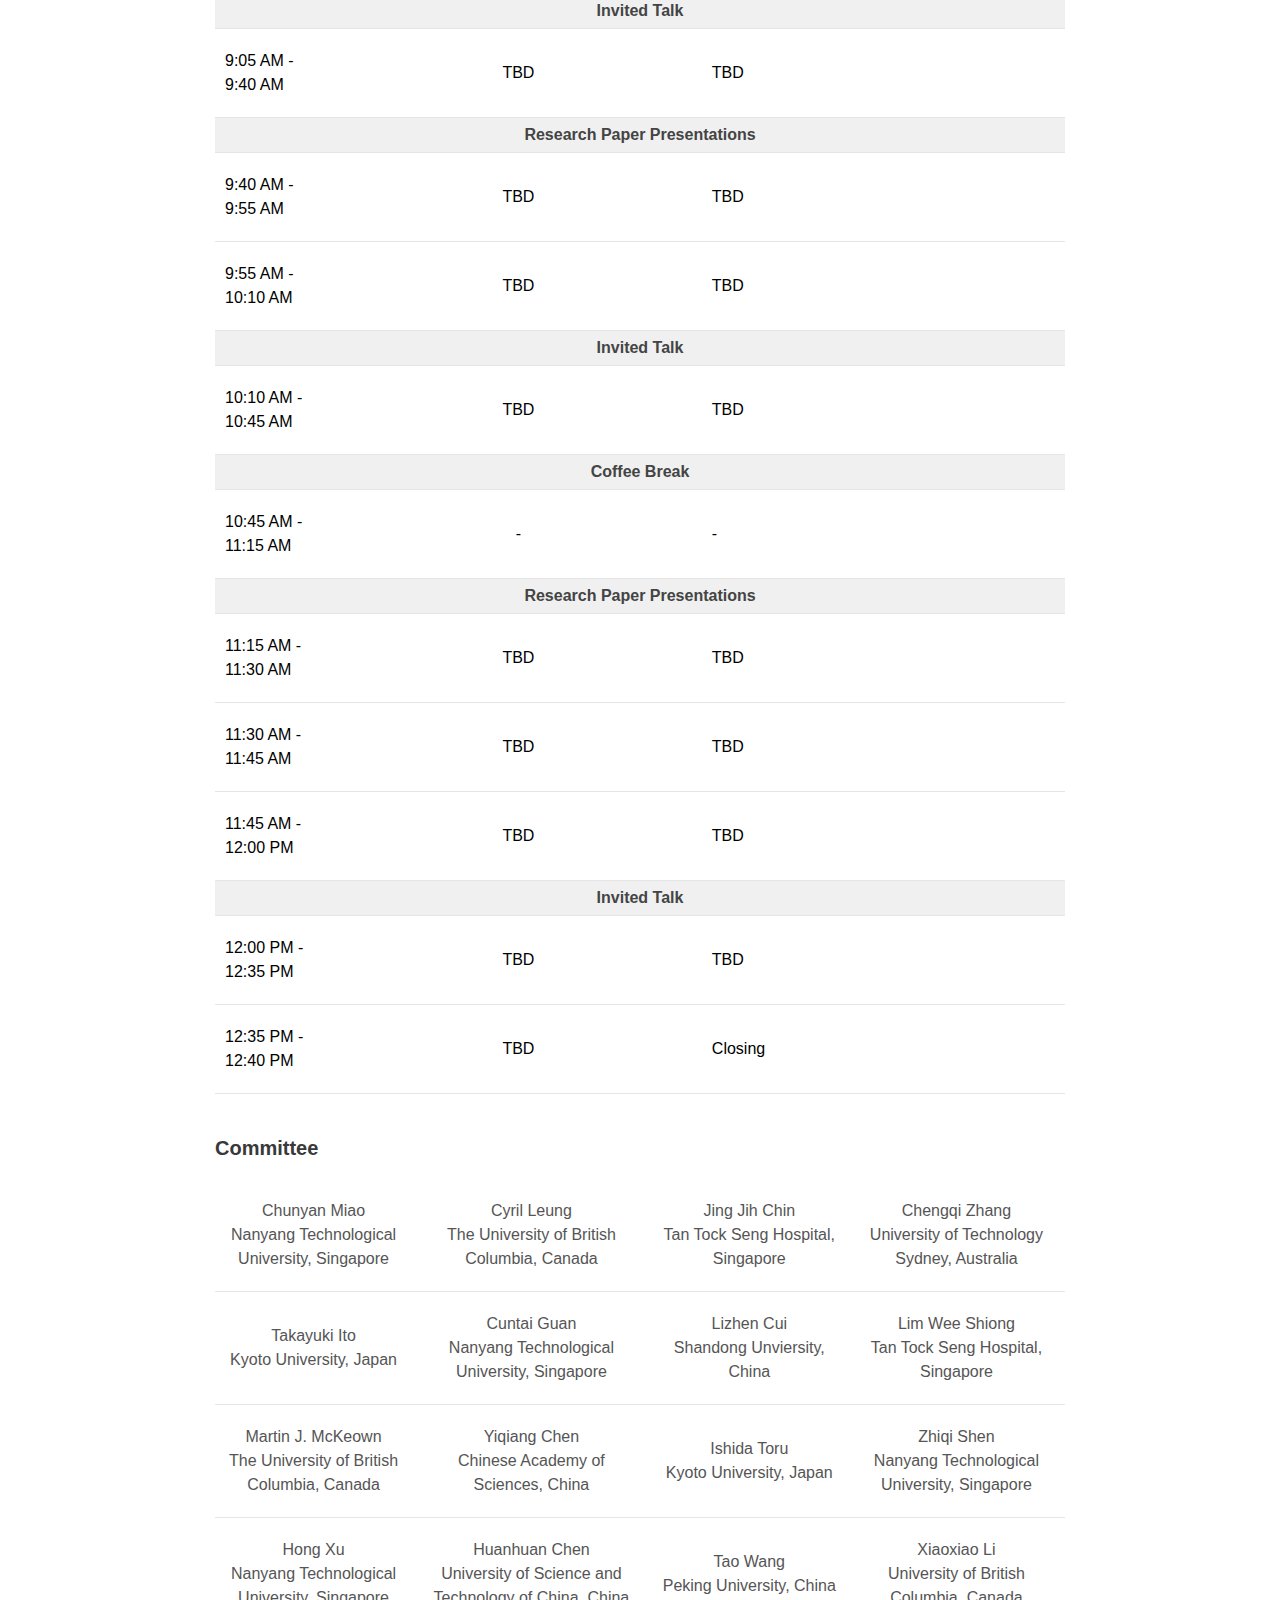
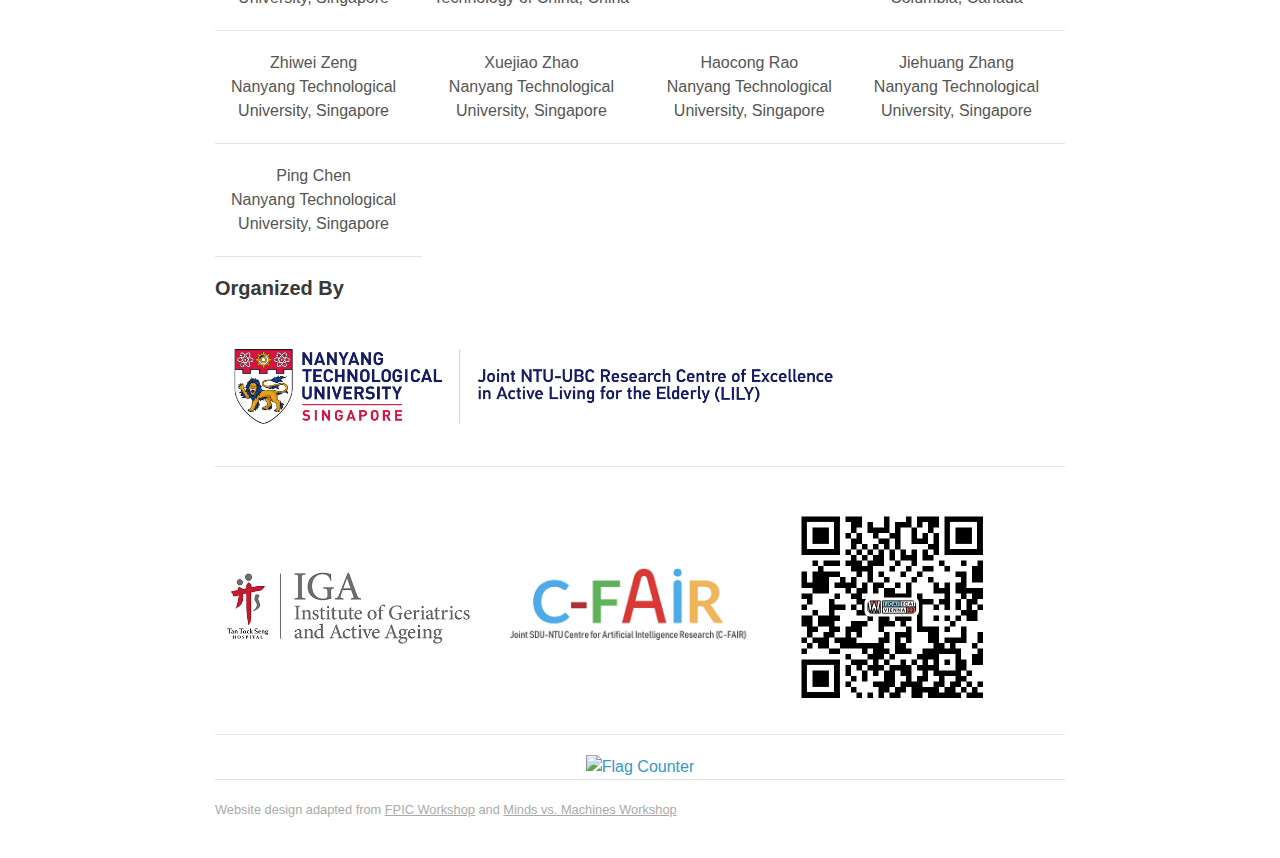
==== commit c083f824: "Update index.html" ====
--- a/index.html
+++ b/index.html
@@ -5,7 +5,7 @@
   <meta http-equiv="Content-Type" content="text/html; charset=UTF-8">
 
   <meta http-equiv="X-UA-Compatible" content="chrome=1">
-  <title>IJCAI 2022 AI for Cognitive and Physical Frailty Seminar</title>
+  <title>IJCAI 2023 AI for Ageless Aging Workshop</title>
 
   <link rel="stylesheet" href="./css/font.css">
   <link rel="stylesheet" href="./css/styles.css">
@@ -32,13 +32,12 @@
 <body data-new-gr-c-s-check-loaded="14.987.0" data-gr-ext-installed="">
   <div class="wrapper">
     <header>
-      <a href="https://ijcai-22.org/"><img class="logo" src="./img/IJCAI2022_Logo.png" width="250px"
+      <a href="https://ijcai-aiaa-2023.org/"><img class="logo" src="./img/ijcai-logo.png" width="250px"
           align="bottom"></a>
 
-      <h1>IJCAI 2022</h1>
-      <h2>The 2nd AI for Cognitive and Physical Frailty Seminar (AIF)</h2>
-      <h3>9:00 AM - 12:30 PM, July 24, 2022 (GMT+2) | Gallerie 3-4, Messe Wien, Vienna, Austria
-        <br> <b style="color:red">(i.e., 3:00 PM - 6:30 PM, July 24, 2022 (GMT+8) | Singapore & Beijing)</b></h3>
+      <h1>IJCAI 2023</h1>
+      <h2>The 3rd AI for Ageless Aging Workshop (AIAA)</h2>
+      <h3>9:00 AM - 12:30 PM, August 21, 2023 (GMT+8) | Macao, China</h3>
 
       <ul>
         <li class="active">
@@ -54,7 +53,7 @@
 <!--              <a href="accepted.html" title="">Accepted Papers</a>-->
 <!--          <button class="dropbtn">Previous</button>-->
           <div class="dropdown-content">
-            <a href="http://www.ijcai-aif.com/">AIF@IJCAI2021</a>
+            <a href="http://ijcai-aif-2022.org/">AIF@IJCAI2022</a>
           </div>
           </li>
 
@@ -67,17 +66,17 @@
     </header>
 
     <section>
-      <h2>News</h2>
-
-      <ul>
-        <!-- <li>06/2021: We have received a few extension requests, so we decided to extend the submission deadline of AIF to 15 July, 2021 (11:59PM UTC-12).</li>-->
-          <li>06/2022: We have received a few extension requests, so we decided to <b style="color:red">extend the submission deadline of AIF to June 30, 2022 (11:59PM UTC-12)</b>.</li>
-          <li>05/2022: <strike>Paper Submission Deadline: June 8, 2022 (11:59 PM UTC-12). Note that submissions after June 8, 2022 will
-          no longer be published at the IJCAI2022-AIF proceedings, but they can still be presented in the seminar after selection.
-          Since the CMT submission portal is closed, please send your late submissions through email (To: xjzhao[at]ntu.edu.sg).</strike> </li>
-<!--        <li>06/2021: To encourage participation, we set up the <b style="color:red">Best Application Paper Award</b></li>-->
-        <li>05/2022: Submission Website: <a href="https://cmt3.research.microsoft.com/IJCAIAIF2022">https://cmt3.research.microsoft.com/IJCAIAIF2022</a></li>
-      </ul>
+<!--      <h2>News</h2>-->
+
+<!--      <ul>-->
+<!--        &lt;!&ndash; <li>06/2021: We have received a few extension requests, so we decided to extend the submission deadline of AIF to 15 July, 2021 (11:59PM UTC-12).</li>&ndash;&gt;-->
+<!--          <li>06/2022: We have received a few extension requests, so we decided to <b style="color:red">extend the submission deadline of AIF to June 30, 2022 (11:59PM UTC-12)</b>.</li>-->
+<!--          <li>05/2022: <strike>Paper Submission Deadline: June 8, 2022 (11:59 PM UTC-12). Note that submissions after June 8, 2022 will-->
+<!--          no longer be published at the IJCAI2022-AIF proceedings, but they can still be presented in the seminar after selection.-->
+<!--          Since the CMT submission portal is closed, please send your late submissions through email (To: xjzhao[at]ntu.edu.sg).</strike> </li>-->
+<!--&lt;!&ndash;        <li>06/2021: To encourage participation, we set up the <b style="color:red">Best Application Paper Award</b></li>&ndash;&gt;-->
+<!--        <li>05/2022: Submission Website: <a href="https://cmt3.research.microsoft.com/AIAAIJCAI2023">https://cmt3.research.microsoft.com/IJCAIAIF2022</a></li>-->
+<!--      </ul>-->
 
     </section>
       <h2>About IJCAI</h2>
@@ -92,32 +91,11 @@
     <section>
       <h2>Introduction</h2>
 
-      <p>Frailty refers to a multi-dimensional syndrome that may include physical, psychological, cognitive, and social
-          impairments. Frailty is a consequence of the cumulative decline in many physiological systems, resulting in the
-          depletion of homoeostatic reserves such that a minor stressor event can trigger disproportionate changes in
-          health status. It may represent a transition phase between successful ageing and adverse health-related
-          outcomes, including dependency, disability, hospitalization, and death. Hence, frailty is also a condition to target
-          for restoring robustness in at-risk individuals. Early identification and effective intervention for cognitive and
-          physical frailty can potentially reduce the incidence of adverse events, improve frail individuals' quality of life,
-          and reduce healthcare and social costs. However, most existing frailty assessment and intervention programs are
-          conducted in clinical settings, which is neither scalable nor sustainable. Their costs may also be unaffordable to a
-          significant portion of the frail population.</p>
-
-      <p>Artificial Intelligence is a seismic force shaping the 21st century and has nurtured one of the largest computer
-          science research communities. Interdisciplinary research and the application of AI technologies in the field of
-          frailty offer potential solutions to improve efforts at the identification and intervention of frailty. AI technologies
-          can help assess the potential risk of frailty and pre-frailty in home and community environments instead of
-          relying on clinical settings alone. AI technologies can also be employed to produce customizable, adaptable, and
-          personalized intervention plans, e.g., for physical exercise, nutrition, and polypharmacy management, to
-          maximize intervention effectiveness.</p>
-
-      <p>This seminar aims to bring together researchers, medical practitioners, representatives of potential
-          beneficiaries, relevant members of social groups, relevant industry stakeholders, and potential investors in the
-          field of AI in cognitive and physical frailty, rehabilitation, healthcare, and ageing. We look forward to discussing
-          how AI can assist frail people through early detection and personalized intervention, and how AI can improve the
-          efficiency of the existing healthcare systems through better healthcare delivery and utilization of care resources.
-          Researchers interested in or would like to contribute to AI for cognitive and physical frailty are welcome to
-          attend the seminar.</p>
+      <p>Due to the good response of the successful “AI for Cognitive and Physical Frailty Workshop (AIF)” jointly organized with IJCAI (International Joint Conference on Artificial Intelligence), we decided to expand the title to the broader “AI for Ageless Aging Workshop”. The number of people in the world aged 65 or over will more than double to reach 1.5 billion by 2050, according to the United Nations. The rapid aging of the global population has brought unprecedented economic and cultural challenges to individuals, families, society, as well as the international community. To alleviate the challenges of an aging society, the elderly population requires support in active lifestyles, balanced nutrition, and healthcare services. Furthermore, healthy and thriving elderly can contribute significantly to society.</p>
+
+      <p>As a seismic force shaping the 21st century, artificial intelligence (AI) algorithms in the field of aging research have made great progress and offer exciting future opportunities. Many aspects of aging have been impacted by innovative hardware, software, and sensor applications and emerging algorithms in the field of AI, including healthcare services, disease management and prediction, and longevity medicine development. Interdisciplinary research and the application of AI technologies in the field of frailty can help assess the potential risk of frailty and pre-frailty in home and community environments instead of relying on clinical settings alone. AI technologies can also offer potential solutions to improve efforts at the identification and intervention of age-related diseases, such as strokes, Alzheimer’s Disease, dementia, Parkinson’s Disease, etc. By employing AI technologies, intervention plans, such as for physical exercise, nutrition, and polypharmacy management, can be customized, adaptable, and personalized, maximizing the effectiveness of the intervention. In addition, AI-based biomarkers of aging can present a holistic view of biological processes, pinpoint the most critical features, and identify biological targets and mechanisms based on causal models. Nonetheless, opportunities offered by these emerging technologies raise ethical concerns that must be addressed in order to ensure that these automated systems can truly benefit older adults.</p>
+
+      <p>The new era of ageless aging is data-driven and AI-enabled. This timely workshop on “AI for Ageless Aging” aims to bring together researchers, medical practitioners, representatives of various beneficiaries, relevant industry stakeholders, potential investors, and others to discuss how AI technologies can be used to enable older people to lead active, independent, and dignified lifestyles.</p>
       
 <!--       <p>Frailty refers to a multi-dimensional syndrome that may include physical, psychological, cognitive, and social impairments.
       Frailty is a consequence of the cumulative decline in many physiological systems, resulting in the depletion of homoeostatic 
@@ -141,20 +119,22 @@
       <table>
           <tr>
 <!--            <td width="20%"><a href="https://www.emedevents.com/speaker-profile/lim-wee-shiong"><center><img src="img/LimWeeShiong.jpg" width="120px" align="bottom"></center></a></td>-->
-<!--            <td width="20%"><a href="https://ece.ubc.ca/cyril-leung/"><center><img src="img/tbd.jpg" width="120px" align="bottom"></center></a></td>-->
-                <td width="30%"><a href="https://www.sfu.ca/gerontology/about/people/andrew-sixsmith.html"><center><img src="img/sixsmith.jpg" width="120px" align="bottom"></center></a></td>
-             <td width="30%"><a href="https://dsxt.ustc.edu.cn/zj_ywjs.asp?zzid=3742"><center><img src="./img/huanhuan.jpg" width="120px" align="bottom"></center></a></td>
-              <td width="30%"><a href="https://neurology.med.ubc.ca/faculty-listing/academic/martin-j-mckeown/"><center><img src="./img/martin.png" width="120px" align="bottom"></center></a></td>
-<!--            <td width="30%"><a href="http://ijcai-aif-2022.org/"><center><img src="img/tbd.jpg" width="150px" align="bottom"></center></a></td>-->
+<!--            <td width="30%"><a href="https://www.sfu.ca/gerontology/about/people/andrew-sixsmith.html"><center><img src="img/sixsmith.jpg" width="120px" align="bottom"></center></a></td>-->
+<!--            <td width="30%"><a href="https://dsxt.ustc.edu.cn/zj_ywjs.asp?zzid=3742"><center><img src="./img/huanhuan.jpg" width="120px" align="bottom"></center></a></td>-->
+<!--            <td width="30%"><a href="https://neurology.med.ubc.ca/faculty-listing/academic/martin-j-mckeown/"><center><img src="./img/martin.png" width="120px" align="bottom"></center></a></td>-->
+              <td width="30%"><a href="https://ijcai-aiaa-2023.org/"><center><img src="img/tbd.jpg" width="120px" align="bottom"></center></a></td>
+              <td width="30%"><a href="https://ijcai-aiaa-2023.org/"><center><img src="img/tbd.jpg" width="120px" align="bottom"></center></a></td>
+              <td width="20%"><a href="https://ijcai-aiaa-2023.org/"><center><img src="img/tbd.jpg" width="120px" align="bottom"></center></a></td>
           </tr>
           <tr>
 <!--            <td><a href="https://www.emedevents.com/speaker-profile/lim-wee-shiong"><center>tbd<br/>TBD</center></a></td>-->
-<!--            <td><a href="https://ece.ubc.ca/cyril-leung/"><center>tbd<br/>TBD</center></a></td>-->
 <!--            <td><a href="https://www.emedevents.com/speaker-profile/lim-wee-shiong"><center>Lim Wee Shiong<br/>Tan Tock Seng Hospital, Singapore</center></a></td>-->
-                <td><a href="https://www.sfu.ca/gerontology/about/people/andrew-sixsmith.html"><center>Prof. Andrew Sixsmith<br/>Simon Fraser University, Canada</center></a></td>
-                <td><a href="https://dsxt.ustc.edu.cn/zj_ywjs.asp?zzid=3742"><center>Prof. Huanhuan Chen<br/>University of Science and Technology of China, China</center></a></td>
-                <td><a href="https://neurology.med.ubc.ca/faculty-listing/academic/martin-j-mckeown/"><center>Prof. Martin J. McKeown<br/>The University of British Columbia, Canada</center></a></td>
-<!--            <td><a href="http://ijcai-aif-2022.org/"><center>TBD<br/>TBD</center></a></td>-->
+<!--            <td><a href="https://www.sfu.ca/gerontology/about/people/andrew-sixsmith.html"><center>Prof. Andrew Sixsmith<br/>Simon Fraser University, Canada</center></a></td>-->
+<!--            <td><a href="https://dsxt.ustc.edu.cn/zj_ywjs.asp?zzid=3742"><center>Prof. Huanhuan Chen<br/>University of Science and Technology of China, China</center></a></td>-->
+<!--            <td><a href="https://neurology.med.ubc.ca/faculty-listing/academic/martin-j-mckeown/"><center>Prof. Martin J. McKeown<br/>The University of British Columbia, Canada</center></a></td>-->
+              <td><a href="https://ijcai-aiaa-2023.org/"><center>TBD<br/>TBD</center></a></td>
+              <td><a href="https://ijcai-aiaa-2023.org/"><center>TBD<br/>TBD</center></a></td>
+              <td><a href="https://ijcai-aiaa-2023.org/"><center>TBD<br/>TBD</center></a></td>
           </tr>
       </table>
     </section>
@@ -166,7 +146,7 @@
         <!-- class="table table-striped table-condensed" id="schedule"> -->
         <thead>
           <tr class="oddrow">
-            <th class="time">Time (GMT+2)</th>
+            <th class="time">Time (GMT+8)</th>
             <th class="speaker">Speaker</th>
             <th class="title">Title</th>
               <th class="record">Record</th>
@@ -177,7 +157,7 @@
 
           <tr>
             <td class="time">9:00 AM - 9:05 AM</td>
-            <td class="speaker">Prof. Zhiqi Shen</td>
+            <td class="speaker">TBD</td>
             <td class="title">Opening Remarks</td>
             <td class="record"></td>
           </tr>
@@ -187,28 +167,28 @@
           </tr>
           <tr>
             <td class="time">9:05 AM - 9:40 AM</td>
-            <td class="speaker">Prof. Andrew Sixsmith</td>
-            <td class="title">Turning AgeTech Research into Real-world Products and Services:  The AGE-WELL Approach</td>
+            <td class="speaker">TBD</td>
+            <td class="title">TBD</td>
             <td class="record"></td>
           </tr>
 
           <th colspan="4" class="oddrow"><center>Research Paper Presentations</center></th>
            <tr>
             <td class="time">9:40 AM - 9:55 AM</td>
-            <td class="speaker">Dr. Di Wang</td>
-            <td class="title">Computerized Assessment of Frailty in Community Settings</td>
+            <td class="speaker">TBD</td>
+            <td class="title">TBD</td>
             <td class="record"> </td>
           </tr>
           <tr>
             <td class="time">9:55 AM - 10:10 AM</td>
-            <td class="speaker">Prof. Peng Han</td>
-            <td class="title">VGE: Gene-Disease Association by Variational Graph Embedding</td>
+            <td class="speaker">TBD</td>
+            <td class="title">TBD</td>
             <td class="record"> </tr>
           <th colspan="4" class="oddrow"><center>Invited Talk</center></th>
           <tr>
             <td class="time">10:10 AM - 10:45 AM</td>
-            <td class="speaker">Prof. Martin J. McKeown</td>
-            <td class="title">The Promise of AI for Elder Healthcare: A Clinician’s Perspective</td>
+            <td class="speaker">TBD</td>
+            <td class="title">TBD</td>
             <td class="record"> </td>
           </tr>
           <th colspan="4" class="oddrow"><center>Coffee Break</center></th>
@@ -221,33 +201,33 @@
            <th colspan="4" class="oddrow"><center>Research Paper Presentations</center></th>
           <tr>
             <td class="time">11:15 AM - 11:30 AM</td>
-                <td class="speaker">Dr. Xuejiao Zhao</td>
-            <td class="title">A Person–Environment Fit Model for Aging-in-Place</td>
+                <td class="speaker">TBD</td>
+            <td class="title">TBD</td>
             <td class="record"> </tr>
           </tr>
           <tr>
             <td class="time">11:30 AM - 11:45 AM</td>
-              <td class="speaker">Dr. Hongfei Yang</td>
-            <td class="title">Frailty Identification Using Machine Learning Methodologies: A Systematic Review</td>
+              <td class="speaker">TBD</td>
+            <td class="title">TBD</td>
 
             <td class="record"> </td>
           </tr>
           <tr>
             <td class="time">11:45 AM - 12:00 PM</td>
-            <td class="speaker">Dr. Maryam Mirian</td>
-            <td class="title">Smartphone-based Automatic Motor Examination for Parkinson's Disease: A Machine Learning-based Explainable Platform for Diagnosis and Severity Evaluation</td>
+            <td class="speaker">TBD</td>
+            <td class="title">TBD</td>
             <td class="record"> </tr>
           </tr>
           <th colspan="4" class="oddrow"><center>Invited Talk</center></th>
            <tr>
             <td class="time">12:00 PM - 12:35 PM</td>
-            <td class="speaker">Prof. Huanhuan Chen</td>
-            <td class="title">Big-data Knowledge Engineering and Its Applications </td>
+            <td class="speaker">TBD</td>
+            <td class="title">TBD</td>
             <td class="record"> </td>
           </tr>
           <tr>
             <td class="time">12:35 PM - 12:40 PM</td>
-            <td class="speaker">Dr. Di Wang</td>
+            <td class="speaker">TBD</td>
             <td class="title">Closing</td>
             <td class="record"> </td>
           </tr>
@@ -275,11 +255,11 @@
 <!--                  align="bottom" style="border-radius: 50%"></center></a></td>-->
 <!--          </tr>-->
           <tr>
-             <td><a href="https://personal.ntu.edu.sg/ctguan/"><center>Cuntai Guan<br/>Nanyang Technological University, Singapore</center></a></td>
-             <td><a href="https://ece.ubc.ca/cyril-leung/"><center>Cyril Leung<br/>The University of British Columbia, Canada</center></a></td>
-            <td><a href="https://www.health-tourism.com/staffperson.aspx?b=138&sp=14360"><center>Jing Jih Chin<br/>Tan Tock Seng Hospital, Singapore</center></a></td>
-<!--            <td><a href="https://www.emedevents.com/speaker-profile/lim-wee-shiong"><center>Lim Wee Shiong<br/>Tan Tock Seng Hospital, Singapore</center></a></td>-->
-            <td><a href="http://www.cuilizhen.com/"><center>Lizhen Cui<br/>Shandong Unviersity, China</center></a></td>
+              <td><a href="https://dr.ntu.edu.sg/cris/rp/rp00084"><center>Chunyan Miao<br/>Nanyang Technological University, Singapore</center></a></td>
+              <td><a href="https://ece.ubc.ca/cyril-leung/"><center>Cyril Leung<br/>The University of British Columbia, Canada</center></a></td>
+              <td><a href="https://www.health-tourism.com/staffperson.aspx?b=138&sp=14360"><center>Jing Jih Chin<br/>Tan Tock Seng Hospital, Singapore</center></a></td>
+              <td><a href="https://profiles.uts.edu.au/Chengqi.Zhang"><center>Chengqi Zhang<br/>University of Technology Sydney, Australia</center></a></td>
+
 
 
           </tr>
@@ -292,11 +272,21 @@
 <!--                  width="120px" align="bottom" style="border-radius: 50%"></center></a></td>-->
 <!--          </tr>-->
           <tr>
-<!--             <td><a href="https://neurology.med.ubc.ca/faculty-listing/academic/martin-j-mckeown/"><center>Martin J. McKeown<br/>The University of British Columbia, Canada</center></a></td>-->
-          <td><a href="http://www.agent.soc.i.kyoto-u.ac.jp/~ito/"><center>Takayuki Ito<br/>Kyoto University, Japan</center></a></td>
+          <td>
+              <a href="http://www.agent.soc.i.kyoto-u.ac.jp/~ito/"><center>Takayuki Ito<br/>Kyoto University, Japan</center></a></td>
+              <td><a href="https://personal.ntu.edu.sg/ctguan/"><center>Cuntai Guan<br/>Nanyang Technological University, Singapore</center></a></td>
+              <td><a href="http://www.cuilizhen.com/"><center>Lizhen Cui<br/>Shandong Unviersity, China</center></a></td>
+              <td><a href="https://www.emedevents.com/speaker-profile/lim-wee-shiong"><center>Lim Wee Shiong<br/>Tan Tock Seng Hospital, Singapore</center></a></td>
+
+
+          </tr>
+
+          <tr>
+
+              <td><a href="https://neurology.med.ubc.ca/faculty-listing/academic/martin-j-mckeown/"><center>Martin J. McKeown<br/>The University of British Columbia, Canada</center></a></td>
               <td><a href="http://people.ucas.ac.cn/~yqchen"><center>Yiqiang Chen<br/>Chinese Academy of Sciences, China</center></a></td>
-              <td><a href="https://ceca.pku.edu.cn/en/people_/faculty_/tao_wang/"><center>Tao Wang<br/>Peking University, China</center></a></td>
-            <td><a href="https://dr.ntu.edu.sg//cris/rp/rp00227"><center>Zhiqi Shen<br/>Nanyang Technological University, Singapore</center></a></td>
+              <td><a href="https://www.comp.hkbu.edu.hk/v1/?page=profile&id=toru_ishida"><center>Ishida Toru<br/>Kyoto University, Japan</center></a></td>
+              <td><a href="https://dr.ntu.edu.sg//cris/rp/rp00227"><center>Zhiqi Shen<br/>Nanyang Technological University, Singapore</center></a></td>
 
 
 
@@ -312,25 +302,43 @@
 <!--            <td width="25%"><a href="https://scholar.google.com.sg/citations?user=kcZGZvwAAAAJ&hl=zh-CN&oi=ao"><center><img src="./img/yundong.jpg"-->
 <!--                  width="120px" align="bottom" style="border-radius: 50%"></center></a></td>-->
 <!--          </tr>-->
-              <td><a href="https://dr.ntu.edu.sg/cris/rp/rp00084"><center>Chunyan Miao<br/>Nanyang Technological University, Singapore</center></a></td>
-      <td><a href="https://www3.ntu.edu.sg/home/xuhong/index.htm"><center>Hong Xu<br/>Nanyang Technological University, Singapore</center></a></td>
-      <td><a href="https://scholar.google.com.sg/citations?user=6eiLXmcAAAAJ&hl=en"><center>Zhiwei Zeng<br/>Nanyang Technological University, Singapore</center></a></td>
-       <td><a href="https://scholar.google.com/citations?user=gcXa1o8AAAAJ&hl=en"><center>Xuejiao Zhao<br/>Nanyang Technological University, Singapore</center></a></td>
-
-<!--<tr>-->
-      <!--                        <td><a href=""><center>Bei Li<br/>Alibaba Group</center></a></td>-->
-
-<!--            <td><a href="https://scholar.google.com.sg/citations?user=rqBdFeIAAAAJ&hl=en"><center>Hao Zhang<br/>Nanyang Technological University, Singapore</center></a></td>-->
-<!--            <td><a href="https://scholar.google.com.sg/citations?user=kcZGZvwAAAAJ&hl=zh-CN&oi=ao"><center>Yundong Cai<br/>Nanyang Technological University, Singapore</center></a></td>-->
-            <!--             <td width="25%"><a href="https://scholar.google.com.sg/citations?user=6eiLXmcAAAAJ&hl=en"><center><img src="./img/Zhiwei.jpg" width="120px"-->
-<!--                  align="bottom" style="border-radius: 50%"></center></a></td>-->
-          </tr>
-         <tr>
+
+        <tr>
+            <td><a href="https://www3.ntu.edu.sg/home/xuhong/index.htm"><center>Hong Xu<br/>Nanyang Technological University, Singapore</center></a></td>
+            <td><a href="https://dsxt.ustc.edu.cn/zj_ywjs.asp?zzid=3742"><center>Huanhuan Chen<br/>University of Science and Technology of China, China</center></a></td>
+            <td><a href="https://ceca.pku.edu.cn/en/people_/faculty_/tao_wang/"><center>Tao Wang<br/>Peking University, China</center></a></td>
+            <td><a href="https://xxlya.github.io/xiaoxiao/"><center>Xiaoxiao Li<br/>University of British Columbia, Canada</center></a></td>
+
+
+        <!--<tr>-->
+              <!--                        <td><a href=""><center>Bei Li<br/>Alibaba Group</center></a></td>-->
+
+        <!--            <td><a href="https://scholar.google.com.sg/citations?user=rqBdFeIAAAAJ&hl=en"><center>Hao Zhang<br/>Nanyang Technological University, Singapore</center></a></td>-->
+        <!--            <td><a href="https://scholar.google.com.sg/citations?user=kcZGZvwAAAAJ&hl=zh-CN&oi=ao"><center>Yundong Cai<br/>Nanyang Technological University, Singapore</center></a></td>-->
+                    <!--             <td width="25%"><a href="https://scholar.google.com.sg/citations?user=6eiLXmcAAAAJ&hl=en"><center><img src="./img/Zhiwei.jpg" width="120px"-->
+        <!--                  align="bottom" style="border-radius: 50%"></center></a></td>-->
+        </tr>
+
+        <tr>
+            <td><a href="https://scholar.google.com.sg/citations?user=6eiLXmcAAAAJ&hl=en"><center>Zhiwei Zeng<br/>Nanyang Technological University, Singapore</center></a></td>
+            <td><a href="https://scholar.google.com/citations?user=gcXa1o8AAAAJ&hl=en"><center>Xuejiao Zhao<br/>Nanyang Technological University, Singapore</center></a></td>
+            <td><a href="https://scholar.google.com/citations?user=JkT65uQAAAAJ&hl=zh-CNn"><center>Haocong Rao<br/>Nanyang Technological University, Singapore</center></a></td>
+            <td><a href="https://sg.linkedin.com/in/zhang-jiehuang-535500b6"><center>Jiehuang Zhang<br/>Nanyang Technological University, Singapore</center></a></td>
+
+        <!--           <td><a href="https://scholar.google.com.sg/citations?user=RZfvgmgAAAAJ&hl=en"><center>Zhengxiang Pan<br/>Nanyang Technological University, Singapore</center></a></td>-->
+
+        <!--             <td width="25%"><a href="https://scholar.google.com.sg/citations?user=6eiLXmcAAAAJ&hl=en"><center><img src="./img/Zhiwei.jpg" width="120px" -->
+        <!--                  align="bottom" style="border-radius: 50%"></center></a></td>-->
+        </tr>
+
+        <tr>
+            <td><a href=""><center>Ping Chen<br/>Nanyang Technological University, Singapore</center></a></td>
+
 <!--           <td><a href="https://scholar.google.com.sg/citations?user=RZfvgmgAAAAJ&hl=en"><center>Zhengxiang Pan<br/>Nanyang Technological University, Singapore</center></a></td>-->
 
 <!--             <td width="25%"><a href="https://scholar.google.com.sg/citations?user=6eiLXmcAAAAJ&hl=en"><center><img src="./img/Zhiwei.jpg" width="120px" -->
 <!--                  align="bottom" style="border-radius: 50%"></center></a></td>-->
-          </tr>
+        </tr>
 
         </tbody>
       </table>
@@ -358,7 +366,7 @@
                 width="300px" align="bottom"></a></td>
                   <td width="30%"><a href="https://cfair.sdu.edu.cn/"><img src="./img/cfair.jpg"
                 width="300px" align="bottom"></a></td>
-                            <td width="30%"><a href="http://ijcai-aif-2022.org/"><img src="./img/homepage.png"
+                            <td width="30%"><a href="https://ijcai-aiaa-2023.org/"><img src="./img/homepage.png"
                 width="200px" align="bottom"></a></td>
         </tr>
       </tbody>
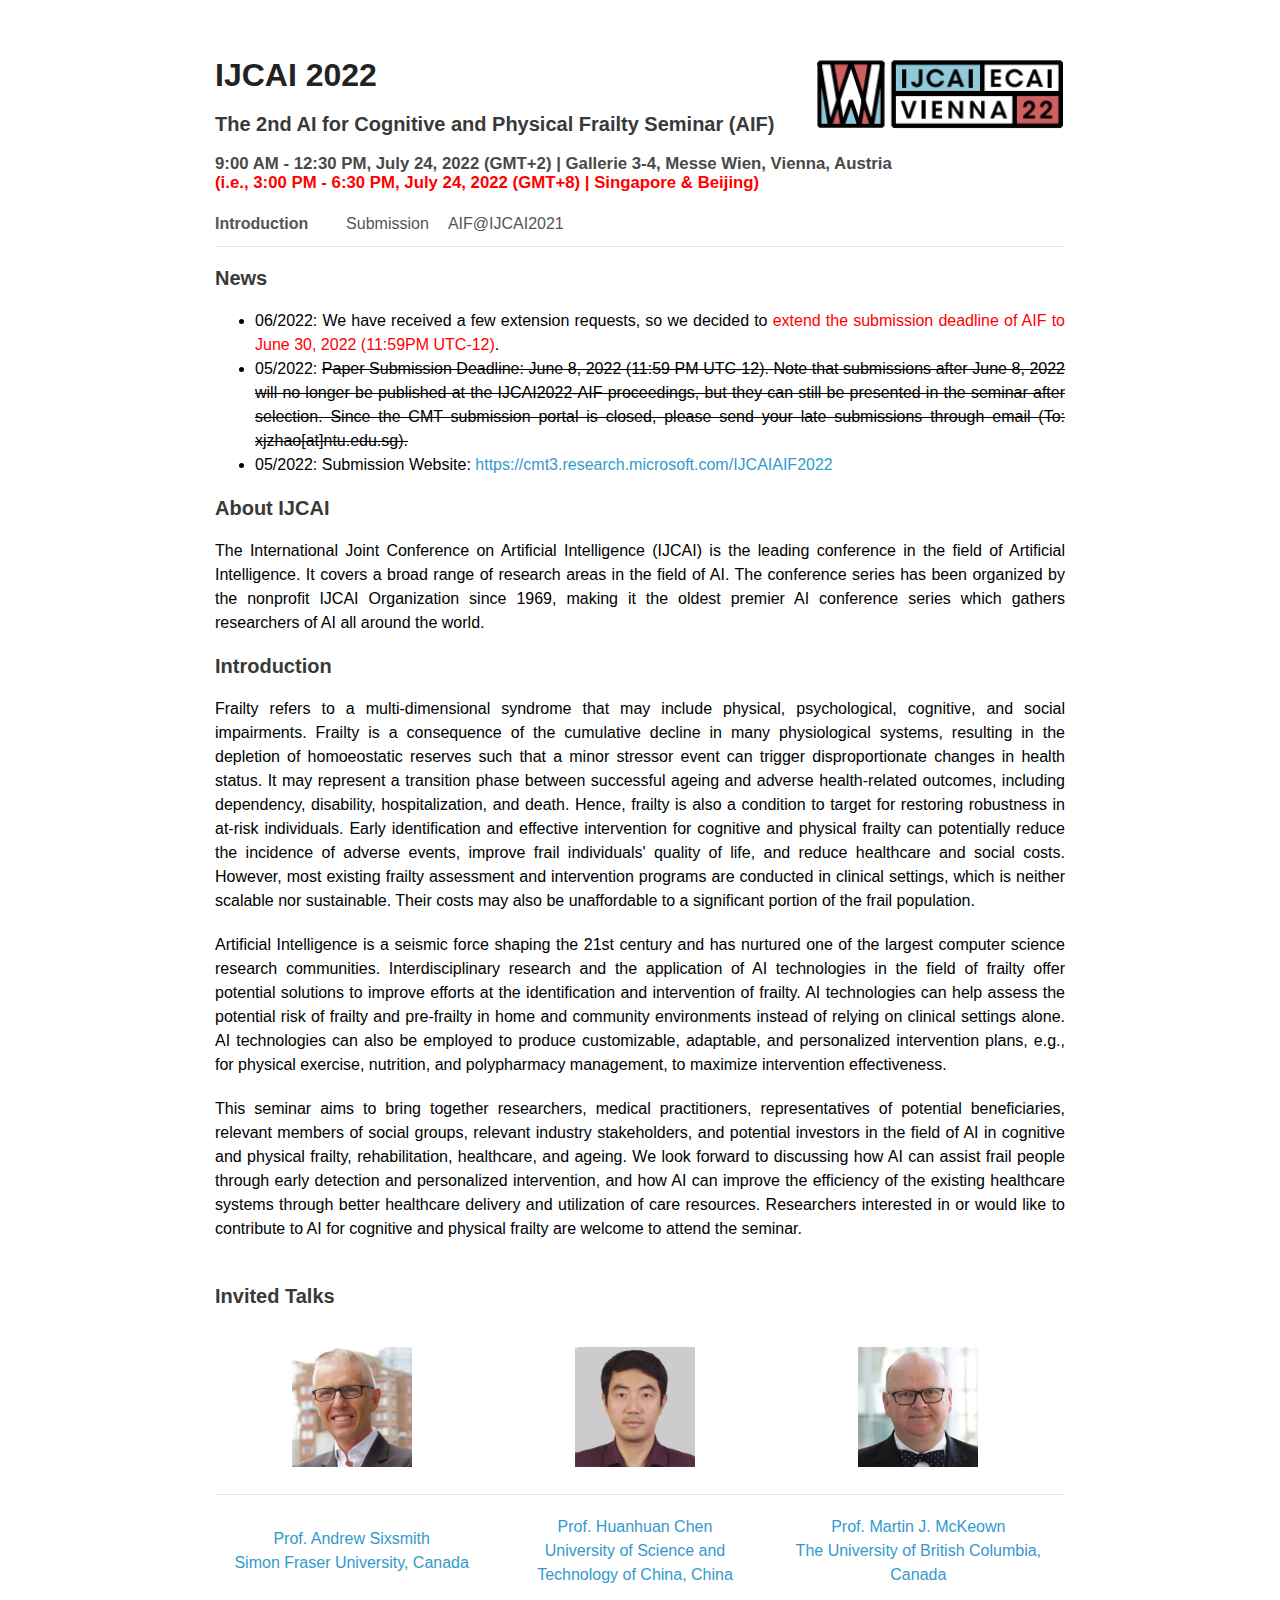
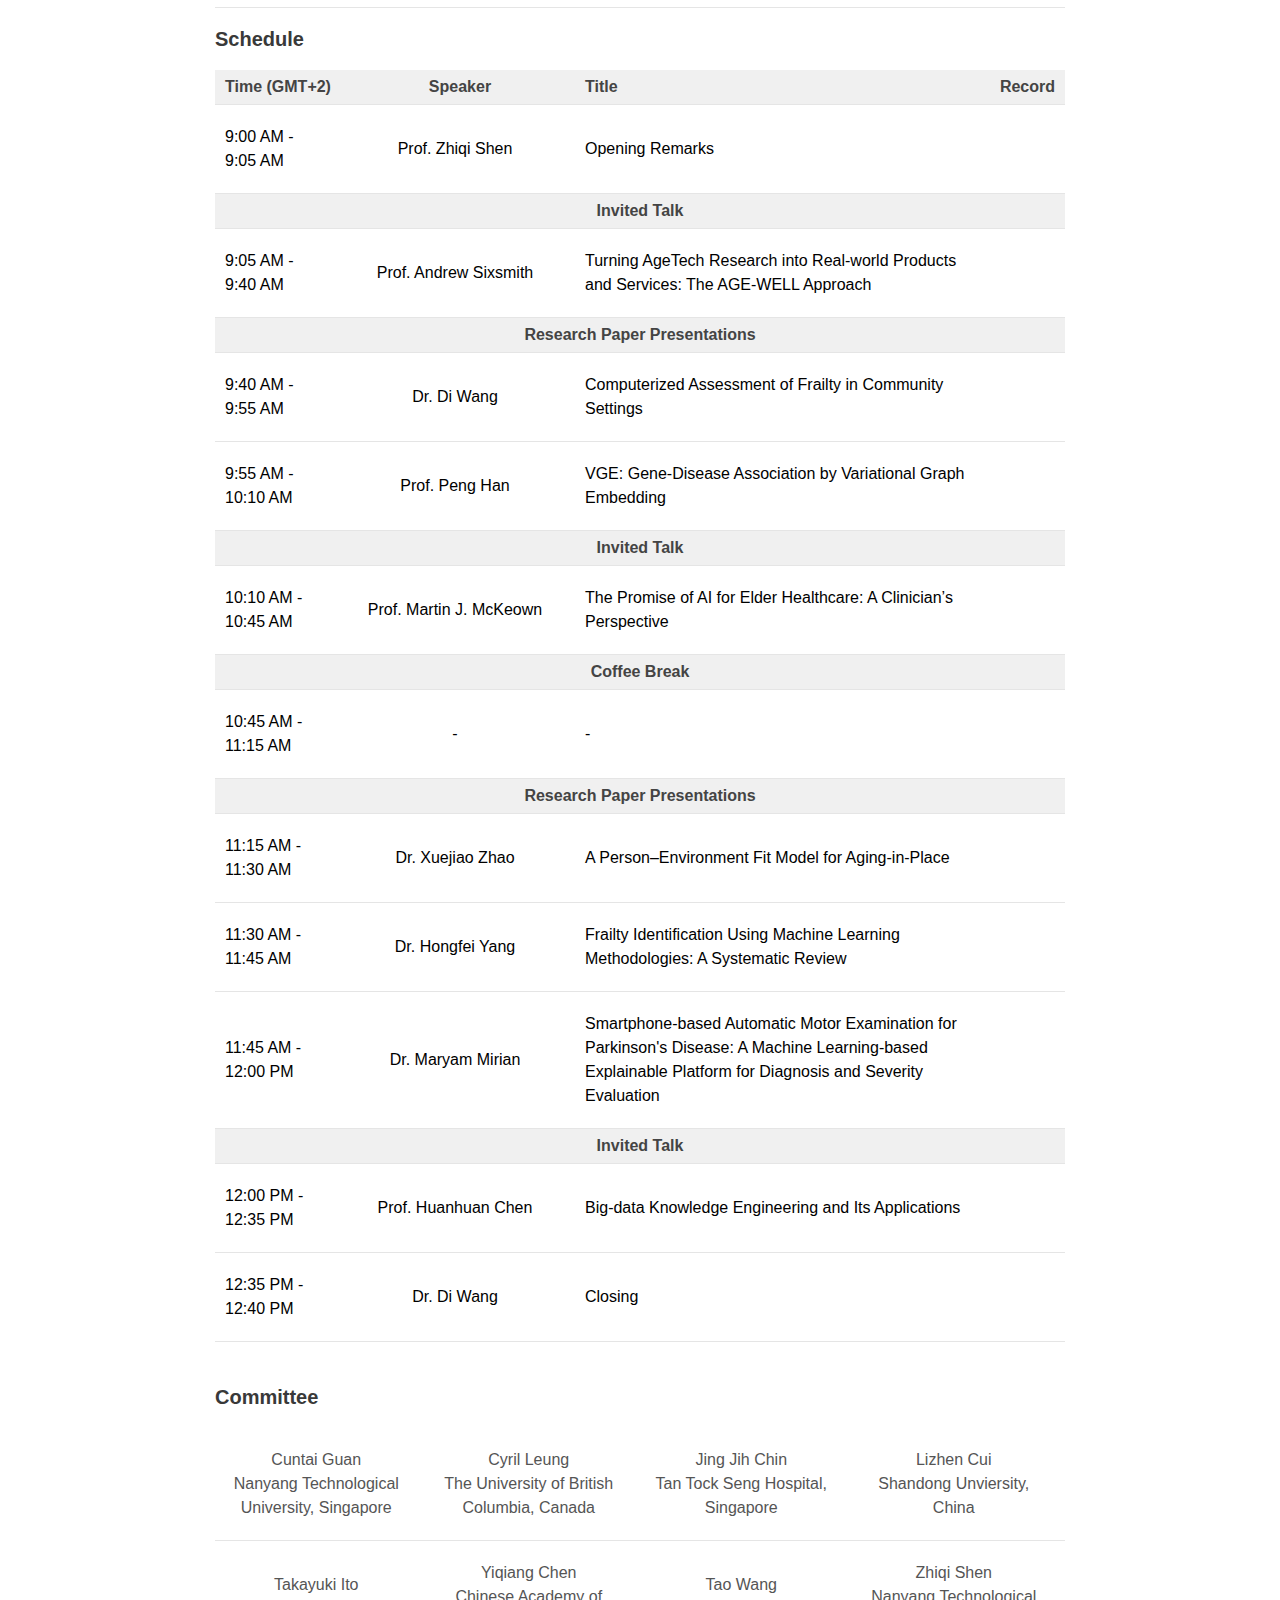
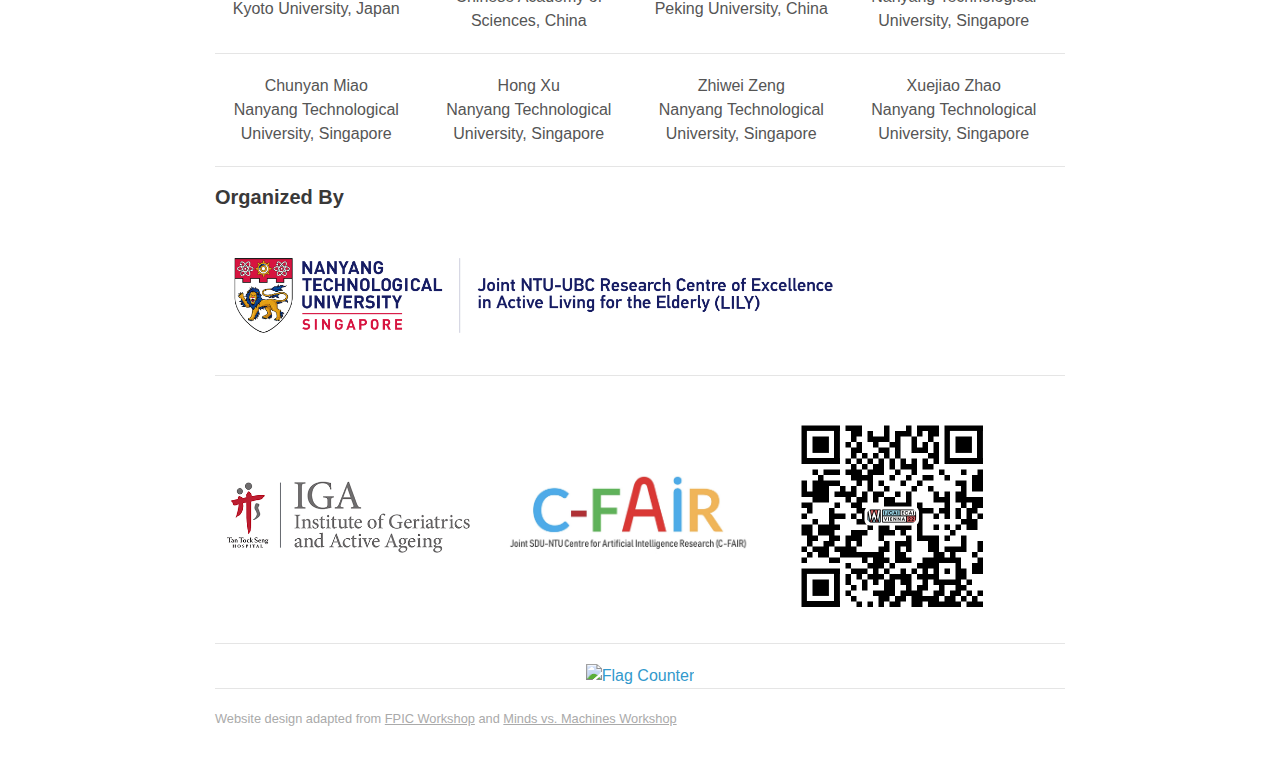
==== commit f1cfae4a: "Update index.html" ====
--- a/index.html
+++ b/index.html
@@ -5,7 +5,7 @@
   <meta http-equiv="Content-Type" content="text/html; charset=UTF-8">
 
   <meta http-equiv="X-UA-Compatible" content="chrome=1">
-  <title>IJCAI 2023 AI for Ageless Aging Workshop</title>
+  <title>IJCAI 2022 AI for Cognitive and Physical Frailty Seminar</title>
 
   <link rel="stylesheet" href="./css/font.css">
   <link rel="stylesheet" href="./css/styles.css">
@@ -32,12 +32,13 @@
 <body data-new-gr-c-s-check-loaded="14.987.0" data-gr-ext-installed="">
   <div class="wrapper">
     <header>
-      <a href="https://ijcai-aiaa-2023.org/"><img class="logo" src="./img/ijcai-logo.png" width="250px"
+      <a href="https://ijcai-22.org/"><img class="logo" src="./img/IJCAI2022_Logo.png" width="250px"
           align="bottom"></a>
 
-      <h1>IJCAI 2023</h1>
-      <h2>The 3rd AI for Ageless Aging Workshop (AIAA)</h2>
-      <h3>9:00 AM - 12:30 PM, August 21, 2023 (GMT+8) | Macao, China</h3>
+      <h1>IJCAI 2022</h1>
+      <h2>The 2nd AI for Cognitive and Physical Frailty Seminar (AIF)</h2>
+      <h3>9:00 AM - 12:30 PM, July 24, 2022 (GMT+2) | Gallerie 3-4, Messe Wien, Vienna, Austria
+        <br> <b style="color:red">(i.e., 3:00 PM - 6:30 PM, July 24, 2022 (GMT+8) | Singapore & Beijing)</b></h3>
 
       <ul>
         <li class="active">
@@ -53,7 +54,7 @@
 <!--              <a href="accepted.html" title="">Accepted Papers</a>-->
 <!--          <button class="dropbtn">Previous</button>-->
           <div class="dropdown-content">
-            <a href="http://ijcai-aif-2022.org/">AIF@IJCAI2022</a>
+            <a href="http://www.ijcai-aif.com/">AIF@IJCAI2021</a>
           </div>
           </li>
 
@@ -66,17 +67,17 @@
     </header>
 
     <section>
-<!--      <h2>News</h2>-->
-
-<!--      <ul>-->
-<!--        &lt;!&ndash; <li>06/2021: We have received a few extension requests, so we decided to extend the submission deadline of AIF to 15 July, 2021 (11:59PM UTC-12).</li>&ndash;&gt;-->
-<!--          <li>06/2022: We have received a few extension requests, so we decided to <b style="color:red">extend the submission deadline of AIF to June 30, 2022 (11:59PM UTC-12)</b>.</li>-->
-<!--          <li>05/2022: <strike>Paper Submission Deadline: June 8, 2022 (11:59 PM UTC-12). Note that submissions after June 8, 2022 will-->
-<!--          no longer be published at the IJCAI2022-AIF proceedings, but they can still be presented in the seminar after selection.-->
-<!--          Since the CMT submission portal is closed, please send your late submissions through email (To: xjzhao[at]ntu.edu.sg).</strike> </li>-->
-<!--&lt;!&ndash;        <li>06/2021: To encourage participation, we set up the <b style="color:red">Best Application Paper Award</b></li>&ndash;&gt;-->
-<!--        <li>05/2022: Submission Website: <a href="https://cmt3.research.microsoft.com/AIAAIJCAI2023">https://cmt3.research.microsoft.com/IJCAIAIF2022</a></li>-->
-<!--      </ul>-->
+      <h2>News</h2>
+
+      <ul>
+        <!-- <li>06/2021: We have received a few extension requests, so we decided to extend the submission deadline of AIF to 15 July, 2021 (11:59PM UTC-12).</li>-->
+          <li>06/2022: We have received a few extension requests, so we decided to <b style="color:red">extend the submission deadline of AIF to June 30, 2022 (11:59PM UTC-12)</b>.</li>
+          <li>05/2022: <strike>Paper Submission Deadline: June 8, 2022 (11:59 PM UTC-12). Note that submissions after June 8, 2022 will
+          no longer be published at the IJCAI2022-AIF proceedings, but they can still be presented in the seminar after selection.
+          Since the CMT submission portal is closed, please send your late submissions through email (To: xjzhao[at]ntu.edu.sg).</strike> </li>
+<!--        <li>06/2021: To encourage participation, we set up the <b style="color:red">Best Application Paper Award</b></li>-->
+        <li>05/2022: Submission Website: <a href="https://cmt3.research.microsoft.com/IJCAIAIF2022">https://cmt3.research.microsoft.com/IJCAIAIF2022</a></li>
+      </ul>
 
     </section>
       <h2>About IJCAI</h2>
@@ -91,11 +92,32 @@
     <section>
       <h2>Introduction</h2>
 
-      <p>Due to the good response of the successful “AI for Cognitive and Physical Frailty Workshop (AIF)” jointly organized with IJCAI (International Joint Conference on Artificial Intelligence), we decided to expand the title to the broader “AI for Ageless Aging Workshop”. The number of people in the world aged 65 or over will more than double to reach 1.5 billion by 2050, according to the United Nations. The rapid aging of the global population has brought unprecedented economic and cultural challenges to individuals, families, society, as well as the international community. To alleviate the challenges of an aging society, the elderly population requires support in active lifestyles, balanced nutrition, and healthcare services. Furthermore, healthy and thriving elderly can contribute significantly to society.</p>
-
-      <p>As a seismic force shaping the 21st century, artificial intelligence (AI) algorithms in the field of aging research have made great progress and offer exciting future opportunities. Many aspects of aging have been impacted by innovative hardware, software, and sensor applications and emerging algorithms in the field of AI, including healthcare services, disease management and prediction, and longevity medicine development. Interdisciplinary research and the application of AI technologies in the field of frailty can help assess the potential risk of frailty and pre-frailty in home and community environments instead of relying on clinical settings alone. AI technologies can also offer potential solutions to improve efforts at the identification and intervention of age-related diseases, such as strokes, Alzheimer’s Disease, dementia, Parkinson’s Disease, etc. By employing AI technologies, intervention plans, such as for physical exercise, nutrition, and polypharmacy management, can be customized, adaptable, and personalized, maximizing the effectiveness of the intervention. In addition, AI-based biomarkers of aging can present a holistic view of biological processes, pinpoint the most critical features, and identify biological targets and mechanisms based on causal models. Nonetheless, opportunities offered by these emerging technologies raise ethical concerns that must be addressed in order to ensure that these automated systems can truly benefit older adults.</p>
-
-      <p>The new era of ageless aging is data-driven and AI-enabled. This timely workshop on “AI for Ageless Aging” aims to bring together researchers, medical practitioners, representatives of various beneficiaries, relevant industry stakeholders, potential investors, and others to discuss how AI technologies can be used to enable older people to lead active, independent, and dignified lifestyles.</p>
+      <p>Frailty refers to a multi-dimensional syndrome that may include physical, psychological, cognitive, and social
+          impairments. Frailty is a consequence of the cumulative decline in many physiological systems, resulting in the
+          depletion of homoeostatic reserves such that a minor stressor event can trigger disproportionate changes in
+          health status. It may represent a transition phase between successful ageing and adverse health-related
+          outcomes, including dependency, disability, hospitalization, and death. Hence, frailty is also a condition to target
+          for restoring robustness in at-risk individuals. Early identification and effective intervention for cognitive and
+          physical frailty can potentially reduce the incidence of adverse events, improve frail individuals' quality of life,
+          and reduce healthcare and social costs. However, most existing frailty assessment and intervention programs are
+          conducted in clinical settings, which is neither scalable nor sustainable. Their costs may also be unaffordable to a
+          significant portion of the frail population.</p>
+
+      <p>Artificial Intelligence is a seismic force shaping the 21st century and has nurtured one of the largest computer
+          science research communities. Interdisciplinary research and the application of AI technologies in the field of
+          frailty offer potential solutions to improve efforts at the identification and intervention of frailty. AI technologies
+          can help assess the potential risk of frailty and pre-frailty in home and community environments instead of
+          relying on clinical settings alone. AI technologies can also be employed to produce customizable, adaptable, and
+          personalized intervention plans, e.g., for physical exercise, nutrition, and polypharmacy management, to
+          maximize intervention effectiveness.</p>
+
+      <p>This seminar aims to bring together researchers, medical practitioners, representatives of potential
+          beneficiaries, relevant members of social groups, relevant industry stakeholders, and potential investors in the
+          field of AI in cognitive and physical frailty, rehabilitation, healthcare, and ageing. We look forward to discussing
+          how AI can assist frail people through early detection and personalized intervention, and how AI can improve the
+          efficiency of the existing healthcare systems through better healthcare delivery and utilization of care resources.
+          Researchers interested in or would like to contribute to AI for cognitive and physical frailty are welcome to
+          attend the seminar.</p>
       
 <!--       <p>Frailty refers to a multi-dimensional syndrome that may include physical, psychological, cognitive, and social impairments.
       Frailty is a consequence of the cumulative decline in many physiological systems, resulting in the depletion of homoeostatic 
@@ -119,22 +141,20 @@
       <table>
           <tr>
 <!--            <td width="20%"><a href="https://www.emedevents.com/speaker-profile/lim-wee-shiong"><center><img src="img/LimWeeShiong.jpg" width="120px" align="bottom"></center></a></td>-->
-<!--            <td width="30%"><a href="https://www.sfu.ca/gerontology/about/people/andrew-sixsmith.html"><center><img src="img/sixsmith.jpg" width="120px" align="bottom"></center></a></td>-->
-<!--            <td width="30%"><a href="https://dsxt.ustc.edu.cn/zj_ywjs.asp?zzid=3742"><center><img src="./img/huanhuan.jpg" width="120px" align="bottom"></center></a></td>-->
-<!--            <td width="30%"><a href="https://neurology.med.ubc.ca/faculty-listing/academic/martin-j-mckeown/"><center><img src="./img/martin.png" width="120px" align="bottom"></center></a></td>-->
-              <td width="30%"><a href="https://ijcai-aiaa-2023.org/"><center><img src="img/tbd.jpg" width="120px" align="bottom"></center></a></td>
-              <td width="30%"><a href="https://ijcai-aiaa-2023.org/"><center><img src="img/tbd.jpg" width="120px" align="bottom"></center></a></td>
-              <td width="20%"><a href="https://ijcai-aiaa-2023.org/"><center><img src="img/tbd.jpg" width="120px" align="bottom"></center></a></td>
+<!--            <td width="20%"><a href="https://ece.ubc.ca/cyril-leung/"><center><img src="img/tbd.jpg" width="120px" align="bottom"></center></a></td>-->
+                <td width="30%"><a href="https://www.sfu.ca/gerontology/about/people/andrew-sixsmith.html"><center><img src="img/sixsmith.jpg" width="120px" align="bottom"></center></a></td>
+             <td width="30%"><a href="https://dsxt.ustc.edu.cn/zj_ywjs.asp?zzid=3742"><center><img src="./img/huanhuan.jpg" width="120px" align="bottom"></center></a></td>
+              <td width="30%"><a href="https://neurology.med.ubc.ca/faculty-listing/academic/martin-j-mckeown/"><center><img src="./img/martin.png" width="120px" align="bottom"></center></a></td>
+<!--            <td width="30%"><a href="http://ijcai-aif-2022.org/"><center><img src="img/tbd.jpg" width="150px" align="bottom"></center></a></td>-->
           </tr>
           <tr>
 <!--            <td><a href="https://www.emedevents.com/speaker-profile/lim-wee-shiong"><center>tbd<br/>TBD</center></a></td>-->
+<!--            <td><a href="https://ece.ubc.ca/cyril-leung/"><center>tbd<br/>TBD</center></a></td>-->
 <!--            <td><a href="https://www.emedevents.com/speaker-profile/lim-wee-shiong"><center>Lim Wee Shiong<br/>Tan Tock Seng Hospital, Singapore</center></a></td>-->
-<!--            <td><a href="https://www.sfu.ca/gerontology/about/people/andrew-sixsmith.html"><center>Prof. Andrew Sixsmith<br/>Simon Fraser University, Canada</center></a></td>-->
-<!--            <td><a href="https://dsxt.ustc.edu.cn/zj_ywjs.asp?zzid=3742"><center>Prof. Huanhuan Chen<br/>University of Science and Technology of China, China</center></a></td>-->
-<!--            <td><a href="https://neurology.med.ubc.ca/faculty-listing/academic/martin-j-mckeown/"><center>Prof. Martin J. McKeown<br/>The University of British Columbia, Canada</center></a></td>-->
-              <td><a href="https://ijcai-aiaa-2023.org/"><center>TBD<br/>TBD</center></a></td>
-              <td><a href="https://ijcai-aiaa-2023.org/"><center>TBD<br/>TBD</center></a></td>
-              <td><a href="https://ijcai-aiaa-2023.org/"><center>TBD<br/>TBD</center></a></td>
+                <td><a href="https://www.sfu.ca/gerontology/about/people/andrew-sixsmith.html"><center>Prof. Andrew Sixsmith<br/>Simon Fraser University, Canada</center></a></td>
+                <td><a href="https://dsxt.ustc.edu.cn/zj_ywjs.asp?zzid=3742"><center>Prof. Huanhuan Chen<br/>University of Science and Technology of China, China</center></a></td>
+                <td><a href="https://neurology.med.ubc.ca/faculty-listing/academic/martin-j-mckeown/"><center>Prof. Martin J. McKeown<br/>The University of British Columbia, Canada</center></a></td>
+<!--            <td><a href="http://ijcai-aif-2022.org/"><center>TBD<br/>TBD</center></a></td>-->
           </tr>
       </table>
     </section>
@@ -146,7 +166,7 @@
         <!-- class="table table-striped table-condensed" id="schedule"> -->
         <thead>
           <tr class="oddrow">
-            <th class="time">Time (GMT+8)</th>
+            <th class="time">Time (GMT+2)</th>
             <th class="speaker">Speaker</th>
             <th class="title">Title</th>
               <th class="record">Record</th>
@@ -157,7 +177,7 @@
 
           <tr>
             <td class="time">9:00 AM - 9:05 AM</td>
-            <td class="speaker">TBD</td>
+            <td class="speaker">Prof. Zhiqi Shen</td>
             <td class="title">Opening Remarks</td>
             <td class="record"></td>
           </tr>
@@ -167,28 +187,28 @@
           </tr>
           <tr>
             <td class="time">9:05 AM - 9:40 AM</td>
-            <td class="speaker">TBD</td>
-            <td class="title">TBD</td>
+            <td class="speaker">Prof. Andrew Sixsmith</td>
+            <td class="title">Turning AgeTech Research into Real-world Products and Services:  The AGE-WELL Approach</td>
             <td class="record"></td>
           </tr>
 
           <th colspan="4" class="oddrow"><center>Research Paper Presentations</center></th>
            <tr>
             <td class="time">9:40 AM - 9:55 AM</td>
-            <td class="speaker">TBD</td>
-            <td class="title">TBD</td>
+            <td class="speaker">Dr. Di Wang</td>
+            <td class="title">Computerized Assessment of Frailty in Community Settings</td>
             <td class="record"> </td>
           </tr>
           <tr>
             <td class="time">9:55 AM - 10:10 AM</td>
-            <td class="speaker">TBD</td>
-            <td class="title">TBD</td>
+            <td class="speaker">Prof. Peng Han</td>
+            <td class="title">VGE: Gene-Disease Association by Variational Graph Embedding</td>
             <td class="record"> </tr>
           <th colspan="4" class="oddrow"><center>Invited Talk</center></th>
           <tr>
             <td class="time">10:10 AM - 10:45 AM</td>
-            <td class="speaker">TBD</td>
-            <td class="title">TBD</td>
+            <td class="speaker">Prof. Martin J. McKeown</td>
+            <td class="title">The Promise of AI for Elder Healthcare: A Clinician’s Perspective</td>
             <td class="record"> </td>
           </tr>
           <th colspan="4" class="oddrow"><center>Coffee Break</center></th>
@@ -201,33 +221,33 @@
            <th colspan="4" class="oddrow"><center>Research Paper Presentations</center></th>
           <tr>
             <td class="time">11:15 AM - 11:30 AM</td>
-                <td class="speaker">TBD</td>
-            <td class="title">TBD</td>
+                <td class="speaker">Dr. Xuejiao Zhao</td>
+            <td class="title">A Person–Environment Fit Model for Aging-in-Place</td>
             <td class="record"> </tr>
           </tr>
           <tr>
             <td class="time">11:30 AM - 11:45 AM</td>
-              <td class="speaker">TBD</td>
-            <td class="title">TBD</td>
+              <td class="speaker">Dr. Hongfei Yang</td>
+            <td class="title">Frailty Identification Using Machine Learning Methodologies: A Systematic Review</td>
 
             <td class="record"> </td>
           </tr>
           <tr>
             <td class="time">11:45 AM - 12:00 PM</td>
-            <td class="speaker">TBD</td>
-            <td class="title">TBD</td>
+            <td class="speaker">Dr. Maryam Mirian</td>
+            <td class="title">Smartphone-based Automatic Motor Examination for Parkinson's Disease: A Machine Learning-based Explainable Platform for Diagnosis and Severity Evaluation</td>
             <td class="record"> </tr>
           </tr>
           <th colspan="4" class="oddrow"><center>Invited Talk</center></th>
            <tr>
             <td class="time">12:00 PM - 12:35 PM</td>
-            <td class="speaker">TBD</td>
-            <td class="title">TBD</td>
+            <td class="speaker">Prof. Huanhuan Chen</td>
+            <td class="title">Big-data Knowledge Engineering and Its Applications </td>
             <td class="record"> </td>
           </tr>
           <tr>
             <td class="time">12:35 PM - 12:40 PM</td>
-            <td class="speaker">TBD</td>
+            <td class="speaker">Dr. Di Wang</td>
             <td class="title">Closing</td>
             <td class="record"> </td>
           </tr>
@@ -255,11 +275,11 @@
 <!--                  align="bottom" style="border-radius: 50%"></center></a></td>-->
 <!--          </tr>-->
           <tr>
-              <td><a href="https://dr.ntu.edu.sg/cris/rp/rp00084"><center>Chunyan Miao<br/>Nanyang Technological University, Singapore</center></a></td>
-              <td><a href="https://ece.ubc.ca/cyril-leung/"><center>Cyril Leung<br/>The University of British Columbia, Canada</center></a></td>
-              <td><a href="https://www.health-tourism.com/staffperson.aspx?b=138&sp=14360"><center>Jing Jih Chin<br/>Tan Tock Seng Hospital, Singapore</center></a></td>
-              <td><a href="https://profiles.uts.edu.au/Chengqi.Zhang"><center>Chengqi Zhang<br/>University of Technology Sydney, Australia</center></a></td>
-
+             <td><a href="https://personal.ntu.edu.sg/ctguan/"><center>Cuntai Guan<br/>Nanyang Technological University, Singapore</center></a></td>
+             <td><a href="https://ece.ubc.ca/cyril-leung/"><center>Cyril Leung<br/>The University of British Columbia, Canada</center></a></td>
+            <td><a href="https://www.health-tourism.com/staffperson.aspx?b=138&sp=14360"><center>Jing Jih Chin<br/>Tan Tock Seng Hospital, Singapore</center></a></td>
+<!--            <td><a href="https://www.emedevents.com/speaker-profile/lim-wee-shiong"><center>Lim Wee Shiong<br/>Tan Tock Seng Hospital, Singapore</center></a></td>-->
+            <td><a href="http://www.cuilizhen.com/"><center>Lizhen Cui<br/>Shandong Unviersity, China</center></a></td>
 
 
           </tr>
@@ -272,21 +292,11 @@
 <!--                  width="120px" align="bottom" style="border-radius: 50%"></center></a></td>-->
 <!--          </tr>-->
           <tr>
-          <td>
-              <a href="http://www.agent.soc.i.kyoto-u.ac.jp/~ito/"><center>Takayuki Ito<br/>Kyoto University, Japan</center></a></td>
-              <td><a href="https://personal.ntu.edu.sg/ctguan/"><center>Cuntai Guan<br/>Nanyang Technological University, Singapore</center></a></td>
-              <td><a href="http://www.cuilizhen.com/"><center>Lizhen Cui<br/>Shandong Unviersity, China</center></a></td>
-              <td><a href="https://www.emedevents.com/speaker-profile/lim-wee-shiong"><center>Lim Wee Shiong<br/>Tan Tock Seng Hospital, Singapore</center></a></td>
-
-
-          </tr>
-
-          <tr>
-
-              <td><a href="https://neurology.med.ubc.ca/faculty-listing/academic/martin-j-mckeown/"><center>Martin J. McKeown<br/>The University of British Columbia, Canada</center></a></td>
+<!--             <td><a href="https://neurology.med.ubc.ca/faculty-listing/academic/martin-j-mckeown/"><center>Martin J. McKeown<br/>The University of British Columbia, Canada</center></a></td>-->
+          <td><a href="http://www.agent.soc.i.kyoto-u.ac.jp/~ito/"><center>Takayuki Ito<br/>Kyoto University, Japan</center></a></td>
               <td><a href="http://people.ucas.ac.cn/~yqchen"><center>Yiqiang Chen<br/>Chinese Academy of Sciences, China</center></a></td>
-              <td><a href="https://www.comp.hkbu.edu.hk/v1/?page=profile&id=toru_ishida"><center>Ishida Toru<br/>Kyoto University, Japan</center></a></td>
-              <td><a href="https://dr.ntu.edu.sg//cris/rp/rp00227"><center>Zhiqi Shen<br/>Nanyang Technological University, Singapore</center></a></td>
+              <td><a href="https://ceca.pku.edu.cn/en/people_/faculty_/tao_wang/"><center>Tao Wang<br/>Peking University, China</center></a></td>
+            <td><a href="https://dr.ntu.edu.sg//cris/rp/rp00227"><center>Zhiqi Shen<br/>Nanyang Technological University, Singapore</center></a></td>
 
 
 
@@ -302,43 +312,25 @@
 <!--            <td width="25%"><a href="https://scholar.google.com.sg/citations?user=kcZGZvwAAAAJ&hl=zh-CN&oi=ao"><center><img src="./img/yundong.jpg"-->
 <!--                  width="120px" align="bottom" style="border-radius: 50%"></center></a></td>-->
 <!--          </tr>-->
-
-        <tr>
-            <td><a href="https://www3.ntu.edu.sg/home/xuhong/index.htm"><center>Hong Xu<br/>Nanyang Technological University, Singapore</center></a></td>
-            <td><a href="https://dsxt.ustc.edu.cn/zj_ywjs.asp?zzid=3742"><center>Huanhuan Chen<br/>University of Science and Technology of China, China</center></a></td>
-            <td><a href="https://ceca.pku.edu.cn/en/people_/faculty_/tao_wang/"><center>Tao Wang<br/>Peking University, China</center></a></td>
-            <td><a href="https://xxlya.github.io/xiaoxiao/"><center>Xiaoxiao Li<br/>University of British Columbia, Canada</center></a></td>
-
-
-        <!--<tr>-->
-              <!--                        <td><a href=""><center>Bei Li<br/>Alibaba Group</center></a></td>-->
-
-        <!--            <td><a href="https://scholar.google.com.sg/citations?user=rqBdFeIAAAAJ&hl=en"><center>Hao Zhang<br/>Nanyang Technological University, Singapore</center></a></td>-->
-        <!--            <td><a href="https://scholar.google.com.sg/citations?user=kcZGZvwAAAAJ&hl=zh-CN&oi=ao"><center>Yundong Cai<br/>Nanyang Technological University, Singapore</center></a></td>-->
-                    <!--             <td width="25%"><a href="https://scholar.google.com.sg/citations?user=6eiLXmcAAAAJ&hl=en"><center><img src="./img/Zhiwei.jpg" width="120px"-->
-        <!--                  align="bottom" style="border-radius: 50%"></center></a></td>-->
-        </tr>
-
-        <tr>
-            <td><a href="https://scholar.google.com.sg/citations?user=6eiLXmcAAAAJ&hl=en"><center>Zhiwei Zeng<br/>Nanyang Technological University, Singapore</center></a></td>
-            <td><a href="https://scholar.google.com/citations?user=gcXa1o8AAAAJ&hl=en"><center>Xuejiao Zhao<br/>Nanyang Technological University, Singapore</center></a></td>
-            <td><a href="https://scholar.google.com/citations?user=JkT65uQAAAAJ&hl=zh-CNn"><center>Haocong Rao<br/>Nanyang Technological University, Singapore</center></a></td>
-            <td><a href="https://sg.linkedin.com/in/zhang-jiehuang-535500b6"><center>Jiehuang Zhang<br/>Nanyang Technological University, Singapore</center></a></td>
-
-        <!--           <td><a href="https://scholar.google.com.sg/citations?user=RZfvgmgAAAAJ&hl=en"><center>Zhengxiang Pan<br/>Nanyang Technological University, Singapore</center></a></td>-->
-
-        <!--             <td width="25%"><a href="https://scholar.google.com.sg/citations?user=6eiLXmcAAAAJ&hl=en"><center><img src="./img/Zhiwei.jpg" width="120px" -->
-        <!--                  align="bottom" style="border-radius: 50%"></center></a></td>-->
-        </tr>
-
-        <tr>
-            <td><a href=""><center>Ping Chen<br/>Nanyang Technological University, Singapore</center></a></td>
-
+              <td><a href="https://dr.ntu.edu.sg/cris/rp/rp00084"><center>Chunyan Miao<br/>Nanyang Technological University, Singapore</center></a></td>
+      <td><a href="https://www3.ntu.edu.sg/home/xuhong/index.htm"><center>Hong Xu<br/>Nanyang Technological University, Singapore</center></a></td>
+      <td><a href="https://scholar.google.com.sg/citations?user=6eiLXmcAAAAJ&hl=en"><center>Zhiwei Zeng<br/>Nanyang Technological University, Singapore</center></a></td>
+       <td><a href="https://scholar.google.com/citations?user=gcXa1o8AAAAJ&hl=en"><center>Xuejiao Zhao<br/>Nanyang Technological University, Singapore</center></a></td>
+
+<!--<tr>-->
+      <!--                        <td><a href=""><center>Bei Li<br/>Alibaba Group</center></a></td>-->
+
+<!--            <td><a href="https://scholar.google.com.sg/citations?user=rqBdFeIAAAAJ&hl=en"><center>Hao Zhang<br/>Nanyang Technological University, Singapore</center></a></td>-->
+<!--            <td><a href="https://scholar.google.com.sg/citations?user=kcZGZvwAAAAJ&hl=zh-CN&oi=ao"><center>Yundong Cai<br/>Nanyang Technological University, Singapore</center></a></td>-->
+            <!--             <td width="25%"><a href="https://scholar.google.com.sg/citations?user=6eiLXmcAAAAJ&hl=en"><center><img src="./img/Zhiwei.jpg" width="120px"-->
+<!--                  align="bottom" style="border-radius: 50%"></center></a></td>-->
+          </tr>
+         <tr>
 <!--           <td><a href="https://scholar.google.com.sg/citations?user=RZfvgmgAAAAJ&hl=en"><center>Zhengxiang Pan<br/>Nanyang Technological University, Singapore</center></a></td>-->
 
 <!--             <td width="25%"><a href="https://scholar.google.com.sg/citations?user=6eiLXmcAAAAJ&hl=en"><center><img src="./img/Zhiwei.jpg" width="120px" -->
 <!--                  align="bottom" style="border-radius: 50%"></center></a></td>-->
-        </tr>
+          </tr>
 
         </tbody>
       </table>
@@ -366,7 +358,7 @@
                 width="300px" align="bottom"></a></td>
                   <td width="30%"><a href="https://cfair.sdu.edu.cn/"><img src="./img/cfair.jpg"
                 width="300px" align="bottom"></a></td>
-                            <td width="30%"><a href="https://ijcai-aiaa-2023.org/"><img src="./img/homepage.png"
+                            <td width="30%"><a href="http://ijcai-aif-2022.org/"><img src="./img/homepage.png"
                 width="200px" align="bottom"></a></td>
         </tr>
       </tbody>
